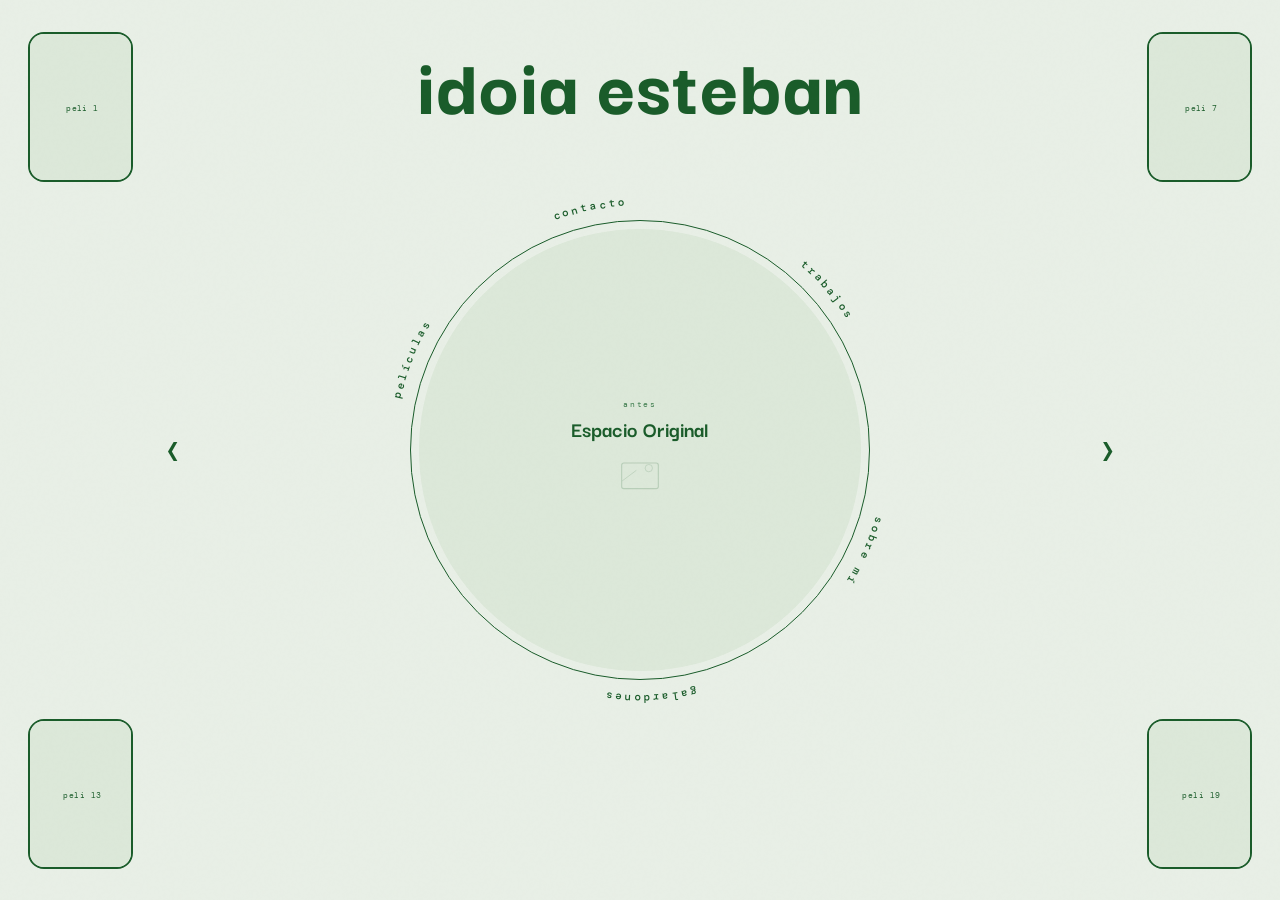
==== index.html @ f7c3c6d4 "Update index.html" ====
<!DOCTYPE html>
<html lang="es">
<head>
  <meta charset="UTF-8">
  <meta name="viewport" content="width=device-width, initial-scale=1.0">
  <title>Idoia Esteban — Diseño de Producción</title>
  <link rel="preconnect" href="https://fonts.googleapis.com">
  <link rel="preconnect" href="https://fonts.gstatic.com" crossorigin>
  <link href="https://fonts.googleapis.com/css2?family=DM+Mono:ital,wght@0,300;0,400;0,500;1,400&family=Darker+Grotesque:wght@300;400;500;600;700;800;900&display=swap" rel="stylesheet">
  <style>
    :root {
      --color-bg: #e8efe6;
      --color-bg-alt: #dce8d9;
      --color-primary: #1a5c2a;
      --color-primary-light: #2a7a3a;
      --color-primary-dark: #0e3d1a;
      --color-accent: #3da355;
      --color-text: #1a5c2a;
      --color-text-light: #3a7a4a;
      --color-border: #1a5c2a;
      --color-white: #f5faf3;
      --font-display: 'Darker Grotesque', sans-serif;
      --font-body: 'DM Mono', monospace;
      --font-mono: 'DM Mono', monospace;
      --radius-card: 16px;
      --border-width: 2px;
      --transition-smooth: 0.4s cubic-bezier(0.25,0.46,0.45,0.94);
      --poster-w: 105px;
      --poster-h: 150px;
      --side-margin: 28px;
      --circle-size: min(460px, 46vw);
    }
    *,*::before,*::after{margin:0;padding:0;box-sizing:border-box}
    html{font-size:16px}
    body{font-family:var(--font-body);background:var(--color-bg);color:var(--color-text);height:100vh;overflow:hidden}
    a{color:inherit;text-decoration:none}
    button{font-family:inherit;cursor:pointer;border:none;background:none;color:inherit}
    body::after{content:'';position:fixed;inset:0;background-image:url("data:image/svg+xml,%3Csvg viewBox='0 0 256 256' xmlns='http://www.w3.org/2000/svg'%3E%3Cfilter id='n'%3E%3CfeTurbulence type='fractalNoise' baseFrequency='0.9' numOctaves='4' stitchTiles='stitch'/%3E%3C/filter%3E%3Crect width='100%25' height='100%25' filter='url(%23n)' opacity='0.03'/%3E%3C/svg%3E");pointer-events:none;z-index:9999;opacity:0.35}
    .loader{position:fixed;inset:0;background:var(--color-primary-dark);display:flex;align-items:center;justify-content:center;z-index:1000;transition:opacity 0.8s,visibility 0.8s}
    .loader.hidden{opacity:0;visibility:hidden;pointer-events:none}
    .loader-text{font-family:var(--font-display);font-size:2.5rem;font-weight:800;color:var(--color-white);animation:pulse 1.5s ease-in-out infinite}
    @keyframes pulse{0%,100%{opacity:.3}50%{opacity:1}}
    .page{width:100vw;height:100vh;position:relative;display:flex;align-items:center;justify-content:center}
    .header{position:absolute;top:clamp(22px,4.5vh,55px);left:50%;transform:translateX(-50%);text-align:center;z-index:10}
    .header-name{display:inline-block;cursor:pointer}
    .title-main{font-family:var(--font-display);font-size:clamp(2.8rem,6.5vw,5.5rem);font-weight:800;letter-spacing:.01em;color:var(--color-primary);line-height:1;text-transform:lowercase}
    .char{display:inline-block;perspective:400px}
    .char.flipping{animation:flipChar .3s ease-in-out}
    @keyframes flipChar{0%{transform:rotateX(0);opacity:1}45%{transform:rotateX(90deg);opacity:0}55%{transform:rotateX(-90deg);opacity:0}100%{transform:rotateX(0);opacity:1}}
    .poster-window{position:absolute;width:var(--poster-w);height:var(--poster-h);border:var(--border-width) solid var(--color-border);border-radius:var(--radius-card);overflow:hidden;z-index:5;background:var(--color-bg)}
    .poster-window-tl{top:clamp(18px,3.5vh,50px);left:var(--side-margin)}
    .poster-window-tr{top:clamp(18px,3.5vh,50px);right:var(--side-margin)}
    .poster-window-bl{bottom:clamp(18px,3.5vh,50px);left:var(--side-margin)}
    .poster-window-br{bottom:clamp(18px,3.5vh,50px);right:var(--side-margin)}
    .poster-strip{display:flex;flex-direction:row;gap:0;width:max-content;animation:scrollH 50s linear infinite}
    .poster-window-tr .poster-strip{animation-delay:-9s}
    .poster-window-bl .poster-strip{animation-delay:-18s}
    .poster-window-br .poster-strip{animation-delay:-27s}
    @keyframes scrollH{0%{transform:translateX(0)}100%{transform:translateX(-50%)}}
    .poster-card{width:var(--poster-w);height:var(--poster-h);flex-shrink:0;display:flex;align-items:center;justify-content:center;background:var(--color-bg-alt);cursor:pointer;transition:background var(--transition-smooth);position:relative}
    .poster-card:hover{background:var(--color-primary)}
    .poster-card:hover .poster-label{color:var(--color-white)}
    .poster-label{font-family:var(--font-mono);font-size:.5rem;text-transform:lowercase;letter-spacing:.06em;text-align:center;color:var(--color-primary);padding:8px;line-height:1.6;transition:color var(--transition-smooth)}
    .circle-area{position:relative;width:var(--circle-size);height:var(--circle-size)}
    .circle-border{position:absolute;inset:0;border-radius:50%;border:1.2px solid var(--color-border);pointer-events:none}
    .menu-ring-svg{position:absolute;top:-42px;left:-42px;width:calc(100% + 84px);height:calc(100% + 84px);overflow:visible}
    .menu-text{font-family:var(--font-mono);font-size:12px;font-weight:500;fill:var(--color-primary);letter-spacing:2.5px;cursor:pointer;text-transform:lowercase}
    .ba-viewer{position:absolute;top:2%;left:2%;width:96%;height:96%;border-radius:50%;overflow:hidden;background:var(--color-bg-alt)}
    .ba-slide{position:absolute;inset:0;opacity:0;transition:opacity 2s ease-in-out;display:flex;align-items:center;justify-content:center}
    .ba-slide.active{opacity:1}
    .ba-placeholder{text-align:center;padding:1.5rem}
    .ba-label{font-family:var(--font-mono);font-size:.5rem;text-transform:lowercase;letter-spacing:.2em;color:var(--color-text-light);margin-bottom:.2rem}
    .ba-title{font-family:var(--font-display);font-size:clamp(1rem,2vw,1.4rem);font-weight:700;color:var(--color-primary)}
    .nav-arrow{position:absolute;top:50%;transform:translateY(-50%);font-size:clamp(2.2rem,3.8vw,3.2rem);font-weight:300;color:var(--color-primary);z-index:5;transition:transform var(--transition-smooth),color var(--transition-smooth);user-select:none;line-height:1}
    .nav-arrow:hover{color:var(--color-accent)}
    .nav-arrow-left{left:calc(var(--side-margin) + var(--poster-w) + 25px)}
    .nav-arrow-left:hover{transform:translateY(-50%) translateX(-4px)}
    .nav-arrow-right{right:calc(var(--side-margin) + var(--poster-w) + 25px)}
    .nav-arrow-right:hover{transform:translateY(-50%) translateX(4px)}
    .submenu-container{position:absolute;top:-52px;left:50%;transform:translateX(-50%);z-index:50}
    .submenu-overlay{background:var(--color-primary);color:var(--color-white);border-radius:14px;padding:0;max-height:0;overflow:hidden;opacity:0;transition:max-height .5s cubic-bezier(.25,.46,.45,.94),opacity .4s,padding .4s;min-width:170px;box-shadow:0 10px 40px rgba(0,0,0,.15);pointer-events:none}
    .submenu-overlay.open{max-height:300px;opacity:1;padding:12px 0;pointer-events:auto}
    .submenu-overlay a{display:block;padding:8px 20px;font-family:var(--font-mono);font-size:.7rem;letter-spacing:.05em;transition:background .2s;text-transform:lowercase}
    .submenu-overlay a:hover{background:var(--color-primary-light)}
    @media(max-width:1000px){:root{--poster-w:80px;--poster-h:115px;--side-margin:16px;--circle-size:min(360px,48vw)}.menu-ring-svg{top:-32px;left:-32px;width:calc(100% + 64px);height:calc(100% + 64px)}.nav-arrow-left{left:calc(var(--side-margin) + var(--poster-w) + 12px)}.nav-arrow-right{right:calc(var(--side-margin) + var(--poster-w) + 12px)}}
    @media(max-width:700px){:root{--poster-w:58px;--poster-h:84px;--side-margin:8px;--circle-size:min(260px,58vw)}.menu-ring-svg{top:-24px;left:-24px;width:calc(100% + 48px);height:calc(100% + 48px)}.menu-text{font-size:9px;letter-spacing:1.5px}.nav-arrow{font-size:1.8rem}.nav-arrow-left{left:calc(var(--side-margin) + var(--poster-w) + 6px)}.nav-arrow-right{right:calc(var(--side-margin) + var(--poster-w) + 6px)}}
  </style>
</head>
<body>
  <div class="loader" id="loader"><span class="loader-text">idoia esteban</span></div>
  <div class="page">
    <header class="header">
      <div class="header-name" id="headerName">
        <h1 class="title-main"><span id="flipText">idoia esteban</span></h1>
      </div>
    </header>
    <div class="poster-window poster-window-tl"><div class="poster-strip" data-s="0">
      <div class="poster-card"><span class="poster-label">peli 1</span></div>
      <div class="poster-card"><span class="poster-label">peli 2</span></div>
      <div class="poster-card"><span class="poster-label">peli 3</span></div>
      <div class="poster-card"><span class="poster-label">peli 4</span></div>
      <div class="poster-card"><span class="poster-label">peli 5</span></div>
      <div class="poster-card"><span class="poster-label">peli 6</span></div>
    </div></div>
    <div class="poster-window poster-window-tr"><div class="poster-strip" data-s="1">
      <div class="poster-card"><span class="poster-label">peli 7</span></div>
      <div class="poster-card"><span class="poster-label">peli 8</span></div>
      <div class="poster-card"><span class="poster-label">peli 9</span></div>
      <div class="poster-card"><span class="poster-label">peli 10</span></div>
      <div class="poster-card"><span class="poster-label">peli 11</span></div>
      <div class="poster-card"><span class="poster-label">peli 12</span></div>
    </div></div>
    <div class="poster-window poster-window-bl"><div class="poster-strip" data-s="2">
      <div class="poster-card"><span class="poster-label">peli 13</span></div>
      <div class="poster-card"><span class="poster-label">peli 14</span></div>
      <div class="poster-card"><span class="poster-label">peli 15</span></div>
      <div class="poster-card"><span class="poster-label">peli 16</span></div>
      <div class="poster-card"><span class="poster-label">peli 17</span></div>
      <div class="poster-card"><span class="poster-label">peli 18</span></div>
    </div></div>
    <div class="poster-window poster-window-br"><div class="poster-strip" data-s="3">
      <div class="poster-card"><span class="poster-label">peli 19</span></div>
      <div class="poster-card"><span class="poster-label">peli 20</span></div>
      <div class="poster-card"><span class="poster-label">peli 21</span></div>
      <div class="poster-card"><span class="poster-label">peli 22</span></div>
      <div class="poster-card"><span class="poster-label">peli 23</span></div>
      <div class="poster-card"><span class="poster-label">peli 24</span></div>
    </div></div>
    <button class="nav-arrow nav-arrow-left" aria-label="Anterior">&#8249;</button>
    <button class="nav-arrow nav-arrow-right" aria-label="Siguiente">&#8250;</button>
    <div class="circle-area" id="circleArea">
      <div class="submenu-container"><div class="submenu-overlay" id="submenuPanel"></div></div>
      <div class="circle-border"></div>
      <svg class="menu-ring-svg" id="menuSvg" viewBox="0 0 600 600" xmlns="http://www.w3.org/2000/svg">
        <defs>
          <path id="tp" d="M 300,300 m -270,0 a 270,270 0 1,1 540,0 a 270,270 0 1,1 -540,0" fill="none"/>
        </defs>
        <g id="mg">
          <text><textPath href="#tp" startOffset="2%" class="menu-text" data-menu="películas" data-i="0">películas</textPath></text>
          <text><textPath href="#tp" startOffset="18%" class="menu-text" data-menu="contacto" data-i="1">contacto</textPath></text>
          <text><textPath href="#tp" startOffset="35%" class="menu-text" data-menu="trabajos" data-i="2">trabajos</textPath></text>
          <text><textPath href="#tp" startOffset="53%" class="menu-text" data-menu="sobre mí" data-i="3">sobre mí</textPath></text>
          <text><textPath href="#tp" startOffset="70%" class="menu-text" data-menu="proceso" data-i="4">galardones</textPath></text>
        </g>
      </svg>
      <div class="ba-viewer">
        <div class="ba-slide active"><div class="ba-placeholder"><div class="ba-label">antes</div><div class="ba-title">Espacio Original</div>
          <svg width="44" height="44" viewBox="0 0 60 60" style="margin-top:8px;opacity:.18"><rect x="5" y="15" width="50" height="35" rx="3" fill="none" stroke="currentColor" stroke-width="1.5"/><line x1="5" y1="40" x2="25" y2="25" stroke="currentColor" stroke-width="1"/><circle cx="42" cy="22" r="5" fill="none" stroke="currentColor" stroke-width="1"/></svg>
        </div></div>
        <div class="ba-slide"><div class="ba-placeholder"><div class="ba-label">después</div><div class="ba-title">Espacio Transformado</div>
          <svg width="44" height="44" viewBox="0 0 60 60" style="margin-top:8px;opacity:.18"><rect x="5" y="15" width="50" height="35" rx="3" fill="none" stroke="currentColor" stroke-width="1.5"/><rect x="10" y="20" width="18" height="12" rx="2" fill="none" stroke="currentColor" stroke-width="1"/><rect x="32" y="30" width="18" height="15" rx="2" fill="none" stroke="currentColor" stroke-width="1"/></svg>
        </div></div>
      </div>
    </div>
  </div>
<script>
const MENU_DATA = {
  'películas': { items: [{label:'peli 1',url:'#'},{label:'peli 2',url:'#'},{label:'peli 3',url:'#'},{label:'peli 4',url:'#'}] },
  'contacto':  { items: [{label:'email',url:'#'},{label:'instagram',url:'#'},{label:'imdb',url:'#'}] },
  'trabajos':  { items: [{label:'largometrajes',url:'#'},{label:'series',url:'#'},{label:'publicidad',url:'#'}] },
  'sobre mí':  { items: [{label:'biografía',url:'#'},{label:'premios',url:'#'},{label:'cv',url:'#'}] },
  'galardones':   { items: [{label:'cómo trabajo',url:'#'},{label:'bocetos',url:'#'},{label:'maquetas',url:'#'}] }
};
const OFFSETS = [2, 18, 35, 53, 70];
const TOP_POS = 75;

// Loader
setTimeout(() => document.getElementById('loader').classList.add('hidden'), 900);

// Poster strips — duplicate for infinite loop
document.querySelectorAll('.poster-strip').forEach(s => { s.innerHTML += s.innerHTML; });

// Flip text
const flipEl = document.getElementById('flipText');
const headerName = document.getElementById('headerName');
const origN = 'idoia esteban', altN = 'diseño de producción';
const abc = 'abcdefghijklmnñopqrstuvwxyzáéíóú';
let isAlt = false, flipBusy = false;

function wrapC(t) {
  flipEl.innerHTML = '';
  for (const c of t) { const s = document.createElement('span'); s.className='char'; s.textContent = c===' '?'\u00A0':c; flipEl.appendChild(s); }
}
wrapC(origN);

function flipTo(target, cb) {
  const mx = Math.max(flipEl.children.length, target.length);
  while (flipEl.children.length < mx) { const s=document.createElement('span');s.className='char';s.textContent='\u00A0';flipEl.appendChild(s); }
  let dn=0;
  flipEl.querySelectorAll('.char').forEach((el,i) => {
    const tc = i<target.length?target[i]:'';
    const dl = i*38+Math.random()*50, sc=3+Math.floor(Math.random()*3);
    setTimeout(()=>{let c=0;const iv=setInterval(()=>{if(c<sc){el.textContent=abc[Math.floor(Math.random()*abc.length)];el.classList.add('flipping');c++}else{el.textContent=tc===' '?'\u00A0':tc;el.classList.remove('flipping');clearInterval(iv);dn++;if(dn>=mx){while(flipEl.children.length>target.length)flipEl.removeChild(flipEl.lastChild);if(cb)cb()}}},50)},dl);
  });
}
headerName.addEventListener('mouseenter', () => {
  if(flipBusy)return; flipBusy=true;
  flipTo(isAlt?origN:altN, ()=>{isAlt=!isAlt;flipBusy=false});
});

// Before/After
const bas = document.querySelectorAll('.ba-slide'); let cba=0;
setInterval(()=>{bas[cba].classList.remove('active');cba=(cba+1)%bas.length;bas[cba].classList.add('active')},3000);

// Circular menu
const mg = document.getElementById('mg');
const mts = document.querySelectorAll('.menu-text');
const sp = document.getElementById('submenuPanel');
let activeM = null, curAng = 0, spinning = true;

// Hover: inverted rectangle effect
mts.forEach(t => {
  t.addEventListener('mouseenter', () => {
    if(t.classList.contains('active'))return;
    t.style.fill='var(--color-white)';
    t.style.paintOrder='stroke';
    t.style.stroke='var(--color-primary)';
    t.style.strokeWidth='9px';
    t.style.strokeLinejoin='round';
  });
  t.addEventListener('mouseleave', () => {
    if(t.classList.contains('active'))return;
    resetStyle(t);
  });
});

function resetStyle(t){t.style.fill='';t.style.paintOrder='';t.style.stroke='';t.style.strokeWidth='';t.style.strokeLinejoin=''}
function setActive(t){t.style.fill='var(--color-white)';t.style.paintOrder='stroke';t.style.stroke='var(--color-primary)';t.style.strokeWidth='9px';t.style.strokeLinejoin='round'}

// Spin
function spin(){
  if(spinning){curAng=(curAng+0.08)%360;mg.setAttribute('transform',`rotate(${curAng},300,300)`)}
  requestAnimationFrame(spin);
}
requestAnimationFrame(spin);

// Smooth animated rotation
function animRot(from,to,dur,cb){
  const st=performance.now();
  (function step(now){
    const t=Math.min((now-st)/dur,1);
    const e=1-Math.pow(1-t,3);
    mg.setAttribute('transform',`rotate(${from+(to-from)*e},300,300)`);
    t<1?requestAnimationFrame(step):cb&&cb();
  })(performance.now());
}

// Click handler
mts.forEach((t,idx)=>{
  t.addEventListener('click',e=>{
    e.stopPropagation();
    const mk=t.getAttribute('data-menu');
    if(activeM===mk){closeMenu();return}

    spinning=false;

    // Calculate target
    const offPct=OFFSETS[idx];
    const targetDeg=((TOP_POS-offPct)/100)*360;
    let delta=targetDeg-curAng;
    while(delta>180)delta-=360;
    while(delta<-180)delta+=360;
    const final=curAng+delta;

    // Animate
    animRot(curAng,final,900,()=>{
      curAng=final%360; if(curAng<0)curAng+=360;
      mts.forEach(x=>{x.classList.remove('active');resetStyle(x)});
      t.classList.add('active'); setActive(t);
      activeM=mk;
      const d=MENU_DATA[mk];
      if(d){sp.innerHTML=d.items.map(it=>`<a href="${it.url}">${it.label}</a>`).join('');requestAnimationFrame(()=>sp.classList.add('open'))}
    });
  });
});

function closeMenu(){
  sp.classList.remove('open');
  mts.forEach(x=>{x.classList.remove('active');resetStyle(x)});
  activeM=null;
  setTimeout(()=>{spinning=true},300);
}

document.addEventListener('click',e=>{
  if(activeM&&!e.target.closest('.menu-text')&&!e.target.closest('.submenu-overlay'))closeMenu();
});
</script>
</body>
</html>
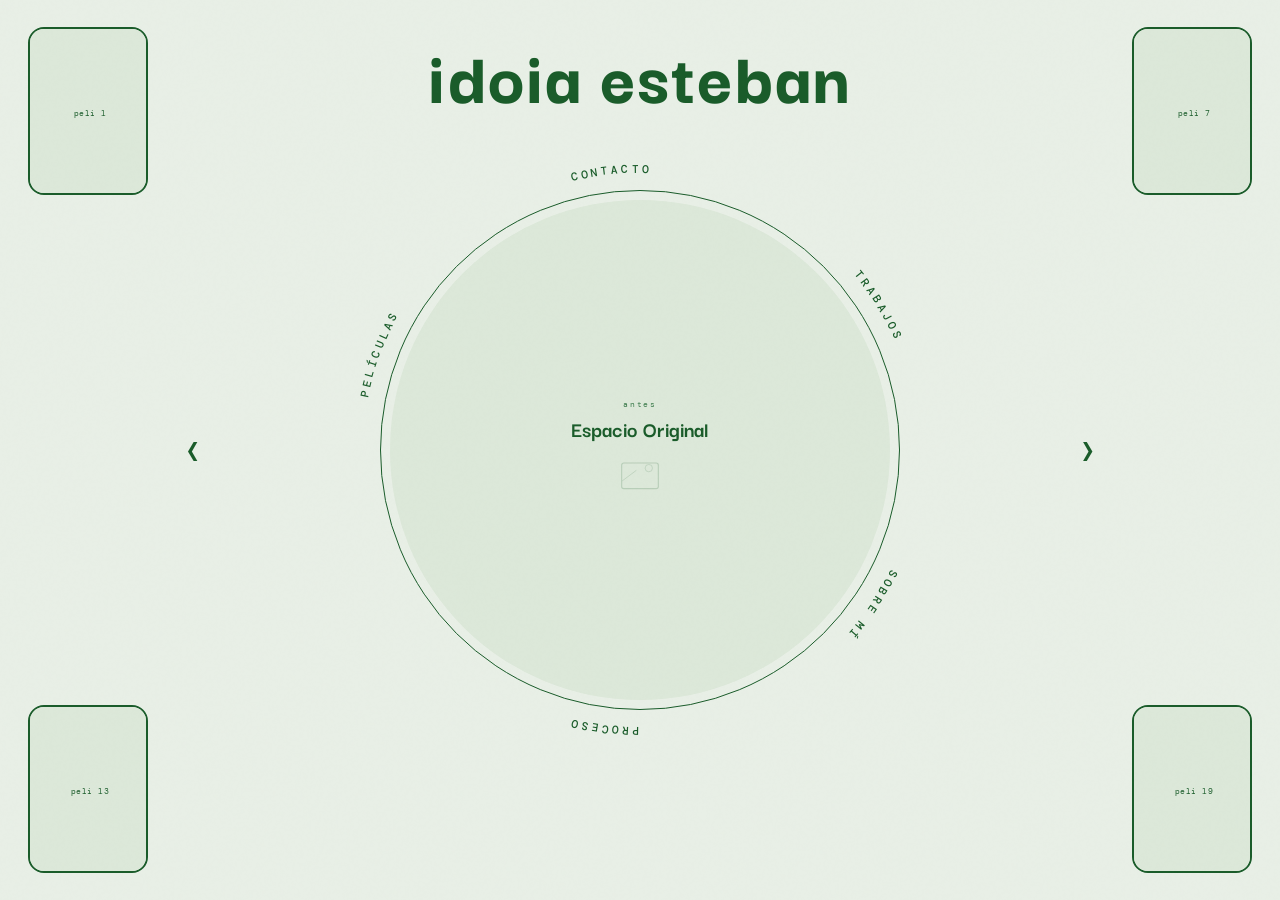
==== commit f367ae68: "Add files via upload" ====
--- a/index.html
+++ b/index.html
@@ -4,286 +4,151 @@
   <meta charset="UTF-8">
   <meta name="viewport" content="width=device-width, initial-scale=1.0">
   <title>Idoia Esteban — Diseño de Producción</title>
+  <meta name="description" content="Portfolio de diseño de producción cinematográfico de Idoia Esteban.">
+
+  <!-- Fonts -->
   <link rel="preconnect" href="https://fonts.googleapis.com">
   <link rel="preconnect" href="https://fonts.gstatic.com" crossorigin>
   <link href="https://fonts.googleapis.com/css2?family=DM+Mono:ital,wght@0,300;0,400;0,500;1,400&family=Darker+Grotesque:wght@300;400;500;600;700;800;900&display=swap" rel="stylesheet">
-  <style>
-    :root {
-      --color-bg: #e8efe6;
-      --color-bg-alt: #dce8d9;
-      --color-primary: #1a5c2a;
-      --color-primary-light: #2a7a3a;
-      --color-primary-dark: #0e3d1a;
-      --color-accent: #3da355;
-      --color-text: #1a5c2a;
-      --color-text-light: #3a7a4a;
-      --color-border: #1a5c2a;
-      --color-white: #f5faf3;
-      --font-display: 'Darker Grotesque', sans-serif;
-      --font-body: 'DM Mono', monospace;
-      --font-mono: 'DM Mono', monospace;
-      --radius-card: 16px;
-      --border-width: 2px;
-      --transition-smooth: 0.4s cubic-bezier(0.25,0.46,0.45,0.94);
-      --poster-w: 105px;
-      --poster-h: 150px;
-      --side-margin: 28px;
-      --circle-size: min(460px, 46vw);
-    }
-    *,*::before,*::after{margin:0;padding:0;box-sizing:border-box}
-    html{font-size:16px}
-    body{font-family:var(--font-body);background:var(--color-bg);color:var(--color-text);height:100vh;overflow:hidden}
-    a{color:inherit;text-decoration:none}
-    button{font-family:inherit;cursor:pointer;border:none;background:none;color:inherit}
-    body::after{content:'';position:fixed;inset:0;background-image:url("data:image/svg+xml,%3Csvg viewBox='0 0 256 256' xmlns='http://www.w3.org/2000/svg'%3E%3Cfilter id='n'%3E%3CfeTurbulence type='fractalNoise' baseFrequency='0.9' numOctaves='4' stitchTiles='stitch'/%3E%3C/filter%3E%3Crect width='100%25' height='100%25' filter='url(%23n)' opacity='0.03'/%3E%3C/svg%3E");pointer-events:none;z-index:9999;opacity:0.35}
-    .loader{position:fixed;inset:0;background:var(--color-primary-dark);display:flex;align-items:center;justify-content:center;z-index:1000;transition:opacity 0.8s,visibility 0.8s}
-    .loader.hidden{opacity:0;visibility:hidden;pointer-events:none}
-    .loader-text{font-family:var(--font-display);font-size:2.5rem;font-weight:800;color:var(--color-white);animation:pulse 1.5s ease-in-out infinite}
-    @keyframes pulse{0%,100%{opacity:.3}50%{opacity:1}}
-    .page{width:100vw;height:100vh;position:relative;display:flex;align-items:center;justify-content:center}
-    .header{position:absolute;top:clamp(22px,4.5vh,55px);left:50%;transform:translateX(-50%);text-align:center;z-index:10}
-    .header-name{display:inline-block;cursor:pointer}
-    .title-main{font-family:var(--font-display);font-size:clamp(2.8rem,6.5vw,5.5rem);font-weight:800;letter-spacing:.01em;color:var(--color-primary);line-height:1;text-transform:lowercase}
-    .char{display:inline-block;perspective:400px}
-    .char.flipping{animation:flipChar .3s ease-in-out}
-    @keyframes flipChar{0%{transform:rotateX(0);opacity:1}45%{transform:rotateX(90deg);opacity:0}55%{transform:rotateX(-90deg);opacity:0}100%{transform:rotateX(0);opacity:1}}
-    .poster-window{position:absolute;width:var(--poster-w);height:var(--poster-h);border:var(--border-width) solid var(--color-border);border-radius:var(--radius-card);overflow:hidden;z-index:5;background:var(--color-bg)}
-    .poster-window-tl{top:clamp(18px,3.5vh,50px);left:var(--side-margin)}
-    .poster-window-tr{top:clamp(18px,3.5vh,50px);right:var(--side-margin)}
-    .poster-window-bl{bottom:clamp(18px,3.5vh,50px);left:var(--side-margin)}
-    .poster-window-br{bottom:clamp(18px,3.5vh,50px);right:var(--side-margin)}
-    .poster-strip{display:flex;flex-direction:row;gap:0;width:max-content;animation:scrollH 50s linear infinite}
-    .poster-window-tr .poster-strip{animation-delay:-9s}
-    .poster-window-bl .poster-strip{animation-delay:-18s}
-    .poster-window-br .poster-strip{animation-delay:-27s}
-    @keyframes scrollH{0%{transform:translateX(0)}100%{transform:translateX(-50%)}}
-    .poster-card{width:var(--poster-w);height:var(--poster-h);flex-shrink:0;display:flex;align-items:center;justify-content:center;background:var(--color-bg-alt);cursor:pointer;transition:background var(--transition-smooth);position:relative}
-    .poster-card:hover{background:var(--color-primary)}
-    .poster-card:hover .poster-label{color:var(--color-white)}
-    .poster-label{font-family:var(--font-mono);font-size:.5rem;text-transform:lowercase;letter-spacing:.06em;text-align:center;color:var(--color-primary);padding:8px;line-height:1.6;transition:color var(--transition-smooth)}
-    .circle-area{position:relative;width:var(--circle-size);height:var(--circle-size)}
-    .circle-border{position:absolute;inset:0;border-radius:50%;border:1.2px solid var(--color-border);pointer-events:none}
-    .menu-ring-svg{position:absolute;top:-42px;left:-42px;width:calc(100% + 84px);height:calc(100% + 84px);overflow:visible}
-    .menu-text{font-family:var(--font-mono);font-size:12px;font-weight:500;fill:var(--color-primary);letter-spacing:2.5px;cursor:pointer;text-transform:lowercase}
-    .ba-viewer{position:absolute;top:2%;left:2%;width:96%;height:96%;border-radius:50%;overflow:hidden;background:var(--color-bg-alt)}
-    .ba-slide{position:absolute;inset:0;opacity:0;transition:opacity 2s ease-in-out;display:flex;align-items:center;justify-content:center}
-    .ba-slide.active{opacity:1}
-    .ba-placeholder{text-align:center;padding:1.5rem}
-    .ba-label{font-family:var(--font-mono);font-size:.5rem;text-transform:lowercase;letter-spacing:.2em;color:var(--color-text-light);margin-bottom:.2rem}
-    .ba-title{font-family:var(--font-display);font-size:clamp(1rem,2vw,1.4rem);font-weight:700;color:var(--color-primary)}
-    .nav-arrow{position:absolute;top:50%;transform:translateY(-50%);font-size:clamp(2.2rem,3.8vw,3.2rem);font-weight:300;color:var(--color-primary);z-index:5;transition:transform var(--transition-smooth),color var(--transition-smooth);user-select:none;line-height:1}
-    .nav-arrow:hover{color:var(--color-accent)}
-    .nav-arrow-left{left:calc(var(--side-margin) + var(--poster-w) + 25px)}
-    .nav-arrow-left:hover{transform:translateY(-50%) translateX(-4px)}
-    .nav-arrow-right{right:calc(var(--side-margin) + var(--poster-w) + 25px)}
-    .nav-arrow-right:hover{transform:translateY(-50%) translateX(4px)}
-    .submenu-container{position:absolute;top:-52px;left:50%;transform:translateX(-50%);z-index:50}
-    .submenu-overlay{background:var(--color-primary);color:var(--color-white);border-radius:14px;padding:0;max-height:0;overflow:hidden;opacity:0;transition:max-height .5s cubic-bezier(.25,.46,.45,.94),opacity .4s,padding .4s;min-width:170px;box-shadow:0 10px 40px rgba(0,0,0,.15);pointer-events:none}
-    .submenu-overlay.open{max-height:300px;opacity:1;padding:12px 0;pointer-events:auto}
-    .submenu-overlay a{display:block;padding:8px 20px;font-family:var(--font-mono);font-size:.7rem;letter-spacing:.05em;transition:background .2s;text-transform:lowercase}
-    .submenu-overlay a:hover{background:var(--color-primary-light)}
-    @media(max-width:1000px){:root{--poster-w:80px;--poster-h:115px;--side-margin:16px;--circle-size:min(360px,48vw)}.menu-ring-svg{top:-32px;left:-32px;width:calc(100% + 64px);height:calc(100% + 64px)}.nav-arrow-left{left:calc(var(--side-margin) + var(--poster-w) + 12px)}.nav-arrow-right{right:calc(var(--side-margin) + var(--poster-w) + 12px)}}
-    @media(max-width:700px){:root{--poster-w:58px;--poster-h:84px;--side-margin:8px;--circle-size:min(260px,58vw)}.menu-ring-svg{top:-24px;left:-24px;width:calc(100% + 48px);height:calc(100% + 48px)}.menu-text{font-size:9px;letter-spacing:1.5px}.nav-arrow{font-size:1.8rem}.nav-arrow-left{left:calc(var(--side-margin) + var(--poster-w) + 6px)}.nav-arrow-right{right:calc(var(--side-margin) + var(--poster-w) + 6px)}}
-  </style>
+
+  <!-- Shared CSS -->
+  <link rel="stylesheet" href="css/style.css">
 </head>
 <body>
-  <div class="loader" id="loader"><span class="loader-text">idoia esteban</span></div>
+
+  <!-- Loader -->
+  <div class="loader" id="loader">
+    <span class="loader-text">idoia esteban</span>
+  </div>
+
   <div class="page">
+
+    <!-- Header -->
     <header class="header">
       <div class="header-name" id="headerName">
-        <h1 class="title-main"><span id="flipText">idoia esteban</span></h1>
+        <h1 class="title-main">
+          <span id="flipText" data-original="idoia esteban" data-alt="diseño de producción">idoia esteban</span>
+        </h1>
       </div>
     </header>
-    <div class="poster-window poster-window-tl"><div class="poster-strip" data-s="0">
-      <div class="poster-card"><span class="poster-label">peli 1</span></div>
-      <div class="poster-card"><span class="poster-label">peli 2</span></div>
-      <div class="poster-card"><span class="poster-label">peli 3</span></div>
-      <div class="poster-card"><span class="poster-label">peli 4</span></div>
-      <div class="poster-card"><span class="poster-label">peli 5</span></div>
-      <div class="poster-card"><span class="poster-label">peli 6</span></div>
-    </div></div>
-    <div class="poster-window poster-window-tr"><div class="poster-strip" data-s="1">
-      <div class="poster-card"><span class="poster-label">peli 7</span></div>
-      <div class="poster-card"><span class="poster-label">peli 8</span></div>
-      <div class="poster-card"><span class="poster-label">peli 9</span></div>
-      <div class="poster-card"><span class="poster-label">peli 10</span></div>
-      <div class="poster-card"><span class="poster-label">peli 11</span></div>
-      <div class="poster-card"><span class="poster-label">peli 12</span></div>
-    </div></div>
-    <div class="poster-window poster-window-bl"><div class="poster-strip" data-s="2">
-      <div class="poster-card"><span class="poster-label">peli 13</span></div>
-      <div class="poster-card"><span class="poster-label">peli 14</span></div>
-      <div class="poster-card"><span class="poster-label">peli 15</span></div>
-      <div class="poster-card"><span class="poster-label">peli 16</span></div>
-      <div class="poster-card"><span class="poster-label">peli 17</span></div>
-      <div class="poster-card"><span class="poster-label">peli 18</span></div>
-    </div></div>
-    <div class="poster-window poster-window-br"><div class="poster-strip" data-s="3">
-      <div class="poster-card"><span class="poster-label">peli 19</span></div>
-      <div class="poster-card"><span class="poster-label">peli 20</span></div>
-      <div class="poster-card"><span class="poster-label">peli 21</span></div>
-      <div class="poster-card"><span class="poster-label">peli 22</span></div>
-      <div class="poster-card"><span class="poster-label">peli 23</span></div>
-      <div class="poster-card"><span class="poster-label">peli 24</span></div>
-    </div></div>
+
+    <!-- Poster Windows -->
+    <div class="poster-window poster-window-tl">
+      <div class="poster-strip" data-s="0">
+        <div class="poster-card"><span class="poster-label">peli 1</span></div>
+        <div class="poster-card"><span class="poster-label">peli 2</span></div>
+        <div class="poster-card"><span class="poster-label">peli 3</span></div>
+        <div class="poster-card"><span class="poster-label">peli 4</span></div>
+        <div class="poster-card"><span class="poster-label">peli 5</span></div>
+        <div class="poster-card"><span class="poster-label">peli 6</span></div>
+      </div>
+    </div>
+    <div class="poster-window poster-window-tr">
+      <div class="poster-strip" data-s="1">
+        <div class="poster-card"><span class="poster-label">peli 7</span></div>
+        <div class="poster-card"><span class="poster-label">peli 8</span></div>
+        <div class="poster-card"><span class="poster-label">peli 9</span></div>
+        <div class="poster-card"><span class="poster-label">peli 10</span></div>
+        <div class="poster-card"><span class="poster-label">peli 11</span></div>
+        <div class="poster-card"><span class="poster-label">peli 12</span></div>
+      </div>
+    </div>
+    <div class="poster-window poster-window-bl">
+      <div class="poster-strip" data-s="2">
+        <div class="poster-card"><span class="poster-label">peli 13</span></div>
+        <div class="poster-card"><span class="poster-label">peli 14</span></div>
+        <div class="poster-card"><span class="poster-label">peli 15</span></div>
+        <div class="poster-card"><span class="poster-label">peli 16</span></div>
+        <div class="poster-card"><span class="poster-label">peli 17</span></div>
+        <div class="poster-card"><span class="poster-label">peli 18</span></div>
+      </div>
+    </div>
+    <div class="poster-window poster-window-br">
+      <div class="poster-strip" data-s="3">
+        <div class="poster-card"><span class="poster-label">peli 19</span></div>
+        <div class="poster-card"><span class="poster-label">peli 20</span></div>
+        <div class="poster-card"><span class="poster-label">peli 21</span></div>
+        <div class="poster-card"><span class="poster-label">peli 22</span></div>
+        <div class="poster-card"><span class="poster-label">peli 23</span></div>
+        <div class="poster-card"><span class="poster-label">peli 24</span></div>
+      </div>
+    </div>
+
+    <!-- Nav Arrows -->
     <button class="nav-arrow nav-arrow-left" aria-label="Anterior">&#8249;</button>
     <button class="nav-arrow nav-arrow-right" aria-label="Siguiente">&#8250;</button>
-    <div class="circle-area" id="circleArea">
-      <div class="submenu-container"><div class="submenu-overlay" id="submenuPanel"></div></div>
+
+    <!-- Center Circle -->
+    <div class="circle-area">
+
+      <!-- Submenu (appears at 12 o'clock) -->
+      <div class="submenu-container">
+        <div class="submenu-overlay" id="submenuPanel"></div>
+      </div>
+
+      <!-- Circle border -->
       <div class="circle-border"></div>
+
+      <!-- SVG with CLOCKWISE path for menu text -->
       <svg class="menu-ring-svg" id="menuSvg" viewBox="0 0 600 600" xmlns="http://www.w3.org/2000/svg">
         <defs>
-          <path id="tp" d="M 300,300 m -270,0 a 270,270 0 1,1 540,0 a 270,270 0 1,1 -540,0" fill="none"/>
+          <!--
+            CLOCKWISE arc starting at 9 o'clock (left).
+            On this path:
+              0%  = 9 o'clock (left)
+              25% = 12 o'clock (top)    ← this is our target
+              50% = 3 o'clock (right)
+              75% = 6 o'clock (bottom)
+          -->
+          <path id="tp"
+            d="M 300,300 m -270,0 a 270,270 0 1,1 540,0 a 270,270 0 1,1 -540,0"
+            fill="none" />
         </defs>
-        <g id="mg">
-          <text><textPath href="#tp" startOffset="2%" class="menu-text" data-menu="películas" data-i="0">películas</textPath></text>
-          <text><textPath href="#tp" startOffset="18%" class="menu-text" data-menu="contacto" data-i="1">contacto</textPath></text>
-          <text><textPath href="#tp" startOffset="35%" class="menu-text" data-menu="trabajos" data-i="2">trabajos</textPath></text>
-          <text><textPath href="#tp" startOffset="53%" class="menu-text" data-menu="sobre mí" data-i="3">sobre mí</textPath></text>
-          <text><textPath href="#tp" startOffset="70%" class="menu-text" data-menu="proceso" data-i="4">galardones</textPath></text>
+
+        <!-- Menu items group (rotates) -->
+        <g id="menuGroup">
+          <!-- Items are built dynamically by main.js -->
+          <!-- Fallback static items in case JS hasn't loaded -->
+          <text><textPath href="#tp" startOffset="2%" style="font-family:'DM Mono',monospace;font-size:11px;font-weight:500;letter-spacing:3px;fill:#1a5c2a;cursor:pointer" data-menu="películas" data-idx="0">PELÍCULAS</textPath></text>
+          <text><textPath href="#tp" startOffset="20%" style="font-family:'DM Mono',monospace;font-size:11px;font-weight:500;letter-spacing:3px;fill:#1a5c2a;cursor:pointer" data-menu="contacto" data-idx="1">CONTACTO</textPath></text>
+          <text><textPath href="#tp" startOffset="38%" style="font-family:'DM Mono',monospace;font-size:11px;font-weight:500;letter-spacing:3px;fill:#1a5c2a;cursor:pointer" data-menu="trabajos" data-idx="2">TRABAJOS</textPath></text>
+          <text><textPath href="#tp" startOffset="56%" style="font-family:'DM Mono',monospace;font-size:11px;font-weight:500;letter-spacing:3px;fill:#1a5c2a;cursor:pointer" data-menu="sobre mí" data-idx="3">SOBRE MÍ</textPath></text>
+          <text><textPath href="#tp" startOffset="74%" style="font-family:'DM Mono',monospace;font-size:11px;font-weight:500;letter-spacing:3px;fill:#1a5c2a;cursor:pointer" data-menu="proceso" data-idx="4">PROCESO</textPath></text>
         </g>
       </svg>
+
+      <!-- Before/After viewer -->
       <div class="ba-viewer">
-        <div class="ba-slide active"><div class="ba-placeholder"><div class="ba-label">antes</div><div class="ba-title">Espacio Original</div>
-          <svg width="44" height="44" viewBox="0 0 60 60" style="margin-top:8px;opacity:.18"><rect x="5" y="15" width="50" height="35" rx="3" fill="none" stroke="currentColor" stroke-width="1.5"/><line x1="5" y1="40" x2="25" y2="25" stroke="currentColor" stroke-width="1"/><circle cx="42" cy="22" r="5" fill="none" stroke="currentColor" stroke-width="1"/></svg>
-        </div></div>
-        <div class="ba-slide"><div class="ba-placeholder"><div class="ba-label">después</div><div class="ba-title">Espacio Transformado</div>
-          <svg width="44" height="44" viewBox="0 0 60 60" style="margin-top:8px;opacity:.18"><rect x="5" y="15" width="50" height="35" rx="3" fill="none" stroke="currentColor" stroke-width="1.5"/><rect x="10" y="20" width="18" height="12" rx="2" fill="none" stroke="currentColor" stroke-width="1"/><rect x="32" y="30" width="18" height="15" rx="2" fill="none" stroke="currentColor" stroke-width="1"/></svg>
-        </div></div>
+        <div class="ba-slide active">
+          <div class="ba-placeholder">
+            <div class="ba-label">antes</div>
+            <div class="ba-title">Espacio Original</div>
+            <svg width="44" height="44" viewBox="0 0 60 60" style="margin-top:8px;opacity:.18">
+              <rect x="5" y="15" width="50" height="35" rx="3" fill="none" stroke="currentColor" stroke-width="1.5"/>
+              <line x1="5" y1="40" x2="25" y2="25" stroke="currentColor" stroke-width="1"/>
+              <circle cx="42" cy="22" r="5" fill="none" stroke="currentColor" stroke-width="1"/>
+            </svg>
+          </div>
+        </div>
+        <div class="ba-slide">
+          <div class="ba-placeholder">
+            <div class="ba-label">después</div>
+            <div class="ba-title">Espacio Transformado</div>
+            <svg width="44" height="44" viewBox="0 0 60 60" style="margin-top:8px;opacity:.18">
+              <rect x="5" y="15" width="50" height="35" rx="3" fill="none" stroke="currentColor" stroke-width="1.5"/>
+              <rect x="10" y="20" width="18" height="12" rx="2" fill="none" stroke="currentColor" stroke-width="1"/>
+              <rect x="32" y="30" width="18" height="15" rx="2" fill="none" stroke="currentColor" stroke-width="1"/>
+            </svg>
+          </div>
+        </div>
       </div>
+
     </div>
+
   </div>
-<script>
-const MENU_DATA = {
-  'películas': { items: [{label:'peli 1',url:'#'},{label:'peli 2',url:'#'},{label:'peli 3',url:'#'},{label:'peli 4',url:'#'}] },
-  'contacto':  { items: [{label:'email',url:'#'},{label:'instagram',url:'#'},{label:'imdb',url:'#'}] },
-  'trabajos':  { items: [{label:'largometrajes',url:'#'},{label:'series',url:'#'},{label:'publicidad',url:'#'}] },
-  'sobre mí':  { items: [{label:'biografía',url:'#'},{label:'premios',url:'#'},{label:'cv',url:'#'}] },
-  'galardones':   { items: [{label:'cómo trabajo',url:'#'},{label:'bocetos',url:'#'},{label:'maquetas',url:'#'}] }
-};
-const OFFSETS = [2, 18, 35, 53, 70];
-const TOP_POS = 75;
 
-// Loader
-setTimeout(() => document.getElementById('loader').classList.add('hidden'), 900);
+  <!-- Shared JS -->
+  <script src="js/main.js"></script>
 
-// Poster strips — duplicate for infinite loop
-document.querySelectorAll('.poster-strip').forEach(s => { s.innerHTML += s.innerHTML; });
-
-// Flip text
-const flipEl = document.getElementById('flipText');
-const headerName = document.getElementById('headerName');
-const origN = 'idoia esteban', altN = 'diseño de producción';
-const abc = 'abcdefghijklmnñopqrstuvwxyzáéíóú';
-let isAlt = false, flipBusy = false;
-
-function wrapC(t) {
-  flipEl.innerHTML = '';
-  for (const c of t) { const s = document.createElement('span'); s.className='char'; s.textContent = c===' '?'\u00A0':c; flipEl.appendChild(s); }
-}
-wrapC(origN);
-
-function flipTo(target, cb) {
-  const mx = Math.max(flipEl.children.length, target.length);
-  while (flipEl.children.length < mx) { const s=document.createElement('span');s.className='char';s.textContent='\u00A0';flipEl.appendChild(s); }
-  let dn=0;
-  flipEl.querySelectorAll('.char').forEach((el,i) => {
-    const tc = i<target.length?target[i]:'';
-    const dl = i*38+Math.random()*50, sc=3+Math.floor(Math.random()*3);
-    setTimeout(()=>{let c=0;const iv=setInterval(()=>{if(c<sc){el.textContent=abc[Math.floor(Math.random()*abc.length)];el.classList.add('flipping');c++}else{el.textContent=tc===' '?'\u00A0':tc;el.classList.remove('flipping');clearInterval(iv);dn++;if(dn>=mx){while(flipEl.children.length>target.length)flipEl.removeChild(flipEl.lastChild);if(cb)cb()}}},50)},dl);
-  });
-}
-headerName.addEventListener('mouseenter', () => {
-  if(flipBusy)return; flipBusy=true;
-  flipTo(isAlt?origN:altN, ()=>{isAlt=!isAlt;flipBusy=false});
-});
-
-// Before/After
-const bas = document.querySelectorAll('.ba-slide'); let cba=0;
-setInterval(()=>{bas[cba].classList.remove('active');cba=(cba+1)%bas.length;bas[cba].classList.add('active')},3000);
-
-// Circular menu
-const mg = document.getElementById('mg');
-const mts = document.querySelectorAll('.menu-text');
-const sp = document.getElementById('submenuPanel');
-let activeM = null, curAng = 0, spinning = true;
-
-// Hover: inverted rectangle effect
-mts.forEach(t => {
-  t.addEventListener('mouseenter', () => {
-    if(t.classList.contains('active'))return;
-    t.style.fill='var(--color-white)';
-    t.style.paintOrder='stroke';
-    t.style.stroke='var(--color-primary)';
-    t.style.strokeWidth='9px';
-    t.style.strokeLinejoin='round';
-  });
-  t.addEventListener('mouseleave', () => {
-    if(t.classList.contains('active'))return;
-    resetStyle(t);
-  });
-});
-
-function resetStyle(t){t.style.fill='';t.style.paintOrder='';t.style.stroke='';t.style.strokeWidth='';t.style.strokeLinejoin=''}
-function setActive(t){t.style.fill='var(--color-white)';t.style.paintOrder='stroke';t.style.stroke='var(--color-primary)';t.style.strokeWidth='9px';t.style.strokeLinejoin='round'}
-
-// Spin
-function spin(){
-  if(spinning){curAng=(curAng+0.08)%360;mg.setAttribute('transform',`rotate(${curAng},300,300)`)}
-  requestAnimationFrame(spin);
-}
-requestAnimationFrame(spin);
-
-// Smooth animated rotation
-function animRot(from,to,dur,cb){
-  const st=performance.now();
-  (function step(now){
-    const t=Math.min((now-st)/dur,1);
-    const e=1-Math.pow(1-t,3);
-    mg.setAttribute('transform',`rotate(${from+(to-from)*e},300,300)`);
-    t<1?requestAnimationFrame(step):cb&&cb();
-  })(performance.now());
-}
-
-// Click handler
-mts.forEach((t,idx)=>{
-  t.addEventListener('click',e=>{
-    e.stopPropagation();
-    const mk=t.getAttribute('data-menu');
-    if(activeM===mk){closeMenu();return}
-
-    spinning=false;
-
-    // Calculate target
-    const offPct=OFFSETS[idx];
-    const targetDeg=((TOP_POS-offPct)/100)*360;
-    let delta=targetDeg-curAng;
-    while(delta>180)delta-=360;
-    while(delta<-180)delta+=360;
-    const final=curAng+delta;
-
-    // Animate
-    animRot(curAng,final,900,()=>{
-      curAng=final%360; if(curAng<0)curAng+=360;
-      mts.forEach(x=>{x.classList.remove('active');resetStyle(x)});
-      t.classList.add('active'); setActive(t);
-      activeM=mk;
-      const d=MENU_DATA[mk];
-      if(d){sp.innerHTML=d.items.map(it=>`<a href="${it.url}">${it.label}</a>`).join('');requestAnimationFrame(()=>sp.classList.add('open'))}
-    });
-  });
-});
-
-function closeMenu(){
-  sp.classList.remove('open');
-  mts.forEach(x=>{x.classList.remove('active');resetStyle(x)});
-  activeM=null;
-  setTimeout(()=>{spinning=true},300);
-}
-
-document.addEventListener('click',e=>{
-  if(activeM&&!e.target.closest('.menu-text')&&!e.target.closest('.submenu-overlay'))closeMenu();
-});
-</script>
 </body>
 </html>
--- a/css/style.css
+++ b/css/style.css
@@ -0,0 +1,315 @@
+/* ============================================
+   IDOIA ESTEBAN — Diseño de Producción
+   style.css — Shared Stylesheet
+   ============================================ */
+
+:root {
+  /* === COLORS === */
+  --color-bg: #e8efe6;
+  --color-bg-alt: #dce8d9;
+  --color-primary: #1a5c2a;
+  --color-primary-light: #2a7a3a;
+  --color-primary-dark: #0e3d1a;
+  --color-accent: #3da355;
+  --color-text: #1a5c2a;
+  --color-text-light: #3a7a4a;
+  --color-border: #1a5c2a;
+  --color-white: #f4f1ea;
+
+  /* === FONTS === */
+  --font-display: 'Darker Grotesque', sans-serif;
+  --font-display-weight: 800;
+  --font-display-size: clamp(2.8rem, 6vw, 5rem);
+  --font-display-spacing: 0.02em;
+  --font-body: 'DM Mono', monospace;
+  --font-mono: 'DM Mono', monospace;
+  --font-menu-size: 11px;
+  --font-menu-spacing: 3px;
+
+  /* === LAYOUT === */
+  --radius-card: 16px;
+  --border-width: 2.5px;
+  --transition-smooth: 0.4s cubic-bezier(0.25, 0.46, 0.45, 0.94);
+  --poster-w: 120px;
+  --poster-h: 168px;
+  --side-margin: 28px;
+  --circle-size: min(520px, 52vw);
+  --menu-gap: 48px;
+}
+
+/* === RESET === */
+*, *::before, *::after { margin: 0; padding: 0; box-sizing: border-box; }
+html { font-size: 16px; }
+
+body {
+  font-family: var(--font-body);
+  background: var(--color-bg);
+  color: var(--color-text);
+  height: 100vh;
+  height: 100dvh;
+  overflow: hidden;
+}
+
+a { color: inherit; text-decoration: none; }
+button { font-family: inherit; cursor: pointer; border: none; background: none; color: inherit; }
+
+/* === GRAIN === */
+body::after {
+  content: '';
+  position: fixed; inset: 0;
+  background-image: url("data:image/svg+xml,%3Csvg viewBox='0 0 256 256' xmlns='http://www.w3.org/2000/svg'%3E%3Cfilter id='n'%3E%3CfeTurbulence type='fractalNoise' baseFrequency='0.9' numOctaves='4' stitchTiles='stitch'/%3E%3C/filter%3E%3Crect width='100%25' height='100%25' filter='url(%23n)' opacity='0.03'/%3E%3C/svg%3E");
+  pointer-events: none; z-index: 9999; opacity: 0.3;
+}
+
+/* === LOADER === */
+.loader {
+  position: fixed; inset: 0;
+  background: var(--color-primary-dark);
+  display: flex; align-items: center; justify-content: center;
+  z-index: 1000;
+  transition: opacity 0.8s ease, visibility 0.8s ease;
+}
+.loader.hidden { opacity: 0; visibility: hidden; pointer-events: none; }
+.loader-text {
+  font-family: var(--font-display);
+  font-size: 2.5rem; font-weight: 800;
+  color: var(--color-white);
+  animation: pulse 1.5s ease-in-out infinite;
+}
+@keyframes pulse { 0%,100%{opacity:.3} 50%{opacity:1} }
+
+/* === PAGE === */
+.page {
+  width: 100vw; height: 100vh; height: 100dvh;
+  position: relative;
+  display: flex; align-items: center; justify-content: center;
+}
+
+/* === HEADER === */
+.header {
+  position: absolute;
+  top: clamp(18px, 4vh, 50px);
+  left: 50%; transform: translateX(-50%);
+  text-align: center; z-index: 10;
+  white-space: nowrap;
+}
+.header-name { display: inline-block; cursor: pointer; }
+.title-main {
+  font-family: var(--font-display);
+  font-size: var(--font-display-size);
+  font-weight: var(--font-display-weight);
+  letter-spacing: var(--font-display-spacing);
+  color: var(--color-primary);
+  line-height: 1;
+  text-transform: lowercase;
+}
+
+/* Flip chars */
+.char {
+  display: inline-block;
+  perspective: 600px;
+  transform-style: preserve-3d;
+}
+.char.flipping {
+  animation: flipChar 0.25s ease-in-out;
+}
+@keyframes flipChar {
+  0%   { transform: rotateX(0); opacity: 1; }
+  40%  { transform: rotateX(90deg); opacity: 0; }
+  60%  { transform: rotateX(-90deg); opacity: 0; }
+  100% { transform: rotateX(0); opacity: 1; }
+}
+
+/* === POSTER WINDOWS === */
+.poster-window {
+  position: absolute;
+  width: var(--poster-w); height: var(--poster-h);
+  border: var(--border-width) solid var(--color-border);
+  border-radius: var(--radius-card);
+  overflow: hidden; z-index: 5;
+  background: var(--color-bg);
+}
+.poster-window-tl { top: clamp(16px, 3vh, 45px); left: var(--side-margin); }
+.poster-window-tr { top: clamp(16px, 3vh, 45px); right: var(--side-margin); }
+.poster-window-bl { bottom: clamp(16px, 3vh, 45px); left: var(--side-margin); }
+.poster-window-br { bottom: clamp(16px, 3vh, 45px); right: var(--side-margin); }
+
+.poster-strip {
+  display: flex; flex-direction: row; gap: 0;
+  width: max-content;
+  animation: scrollH 55s linear infinite;
+}
+.poster-window-tr .poster-strip { animation-delay: -10s; }
+.poster-window-bl .poster-strip { animation-delay: -20s; }
+.poster-window-br .poster-strip { animation-delay: -30s; }
+
+@keyframes scrollH {
+  0%   { transform: translateX(0); }
+  100% { transform: translateX(-50%); }
+}
+
+.poster-card {
+  width: var(--poster-w); height: var(--poster-h);
+  flex-shrink: 0;
+  display: flex; align-items: center; justify-content: center;
+  background: var(--color-bg-alt);
+  cursor: pointer;
+  transition: background var(--transition-smooth);
+  position: relative;
+}
+.poster-card:hover { background: var(--color-primary); }
+.poster-card:hover .poster-label { color: var(--color-white); }
+.poster-card img { width: 100%; height: 100%; object-fit: cover; position: absolute; inset: 0; }
+
+.poster-label {
+  font-family: var(--font-mono); font-size: 0.5rem;
+  text-transform: lowercase; letter-spacing: 0.06em;
+  text-align: center; color: var(--color-primary);
+  padding: 8px; line-height: 1.6;
+  transition: color var(--transition-smooth);
+}
+
+/* === CIRCLE AREA === */
+.circle-area {
+  position: relative;
+  width: var(--circle-size); height: var(--circle-size);
+}
+
+.circle-border {
+  position: absolute; inset: 0;
+  border-radius: 50%;
+  border: 1.2px solid var(--color-border);
+  pointer-events: none;
+}
+
+.menu-ring-svg {
+  position: absolute;
+  top: calc(-1 * var(--menu-gap));
+  left: calc(-1 * var(--menu-gap));
+  width: calc(100% + var(--menu-gap) * 2);
+  height: calc(100% + var(--menu-gap) * 2);
+  overflow: visible;
+}
+
+/* === BEFORE/AFTER === */
+.ba-viewer {
+  position: absolute;
+  top: 2%; left: 2%; width: 96%; height: 96%;
+  border-radius: 50%; overflow: hidden;
+  background: var(--color-bg-alt);
+}
+.ba-slide {
+  position: absolute; inset: 0; opacity: 0;
+  transition: opacity 2s ease-in-out;
+  display: flex; align-items: center; justify-content: center;
+}
+.ba-slide.active { opacity: 1; }
+.ba-slide img { width: 100%; height: 100%; object-fit: cover; }
+.ba-placeholder { text-align: center; padding: 1.5rem; }
+.ba-label {
+  font-family: var(--font-mono); font-size: 0.5rem;
+  text-transform: lowercase; letter-spacing: 0.2em;
+  color: var(--color-text-light); margin-bottom: 0.2rem;
+}
+.ba-title {
+  font-family: var(--font-display);
+  font-size: clamp(1rem, 2vw, 1.4rem);
+  font-weight: 700; color: var(--color-primary);
+}
+
+/* === NAV ARROWS === */
+.nav-arrow {
+  position: absolute; top: 50%; transform: translateY(-50%);
+  font-size: clamp(2.2rem, 3.8vw, 3.2rem);
+  font-weight: 300; color: var(--color-primary);
+  z-index: 5;
+  transition: transform var(--transition-smooth), color var(--transition-smooth);
+  user-select: none; line-height: 1;
+}
+.nav-arrow:hover { color: var(--color-accent); }
+.nav-arrow-left { left: calc(var(--side-margin) + var(--poster-w) + 30px); }
+.nav-arrow-left:hover { transform: translateY(-50%) translateX(-4px); }
+.nav-arrow-right { right: calc(var(--side-margin) + var(--poster-w) + 30px); }
+.nav-arrow-right:hover { transform: translateY(-50%) translateX(4px); }
+
+/* === SUBMENU === */
+.submenu-container {
+  position: absolute;
+  top: calc(-1 * var(--menu-gap) - 14px);
+  left: 50%; transform: translateX(-50%);
+  z-index: 50;
+}
+.submenu-overlay {
+  background: var(--color-primary); color: var(--color-white);
+  border-radius: 14px; padding: 0;
+  max-height: 0; overflow: hidden; opacity: 0;
+  transition: max-height 0.6s cubic-bezier(0.25, 0.46, 0.45, 0.94),
+              opacity 0.5s ease, padding 0.5s ease;
+  min-width: 180px;
+  box-shadow: 0 10px 40px rgba(0,0,0,0.15);
+  pointer-events: none;
+}
+.submenu-overlay.open {
+  max-height: 320px; opacity: 1; padding: 14px 0;
+  pointer-events: auto;
+}
+.submenu-overlay a {
+  display: block; padding: 9px 22px;
+  font-family: var(--font-mono); font-size: 0.7rem;
+  letter-spacing: 0.05em; transition: background 0.25s;
+  text-transform: lowercase;
+}
+.submenu-overlay a:hover { background: var(--color-primary-light); }
+
+/* === RESPONSIVE === */
+@media (max-width: 1100px) {
+  :root {
+    --poster-w: 95px; --poster-h: 135px;
+    --side-margin: 20px;
+    --circle-size: min(440px, 50vw);
+    --menu-gap: 40px;
+  }
+}
+
+@media (max-width: 850px) {
+  :root {
+    --poster-w: 78px; --poster-h: 112px;
+    --side-margin: 14px;
+    --circle-size: min(380px, 52vw);
+    --menu-gap: 34px;
+    --font-display-size: clamp(2rem, 5.5vw, 3.5rem);
+    --font-menu-size: 10px;
+    --font-menu-spacing: 2px;
+  }
+  .nav-arrow-left { left: calc(var(--side-margin) + var(--poster-w) + 18px); }
+  .nav-arrow-right { right: calc(var(--side-margin) + var(--poster-w) + 18px); }
+}
+
+@media (max-width: 600px) {
+  :root {
+    --poster-w: 62px; --poster-h: 90px;
+    --side-margin: 8px;
+    --circle-size: min(300px, 62vw);
+    --menu-gap: 28px;
+    --font-display-size: clamp(1.6rem, 8vw, 2.6rem);
+    --font-menu-size: 8px;
+    --font-menu-spacing: 1.5px;
+    --border-width: 2px;
+  }
+  .nav-arrow { font-size: 1.6rem; }
+  .nav-arrow-left { left: calc(var(--side-margin) + var(--poster-w) + 14px); }
+  .nav-arrow-right { right: calc(var(--side-margin) + var(--poster-w) + 14px); }
+  .poster-label { font-size: 0.38rem; }
+}
+
+@media (max-width: 400px) {
+  :root {
+    --poster-w: 50px; --poster-h: 72px;
+    --circle-size: min(240px, 64vw);
+    --menu-gap: 22px;
+    --font-display-size: clamp(1.4rem, 9vw, 2.2rem);
+    --font-menu-size: 7px;
+  }
+  .nav-arrow-left { left: calc(var(--side-margin) + var(--poster-w) + 10px); }
+  .nav-arrow-right { right: calc(var(--side-margin) + var(--poster-w) + 10px); }
+}
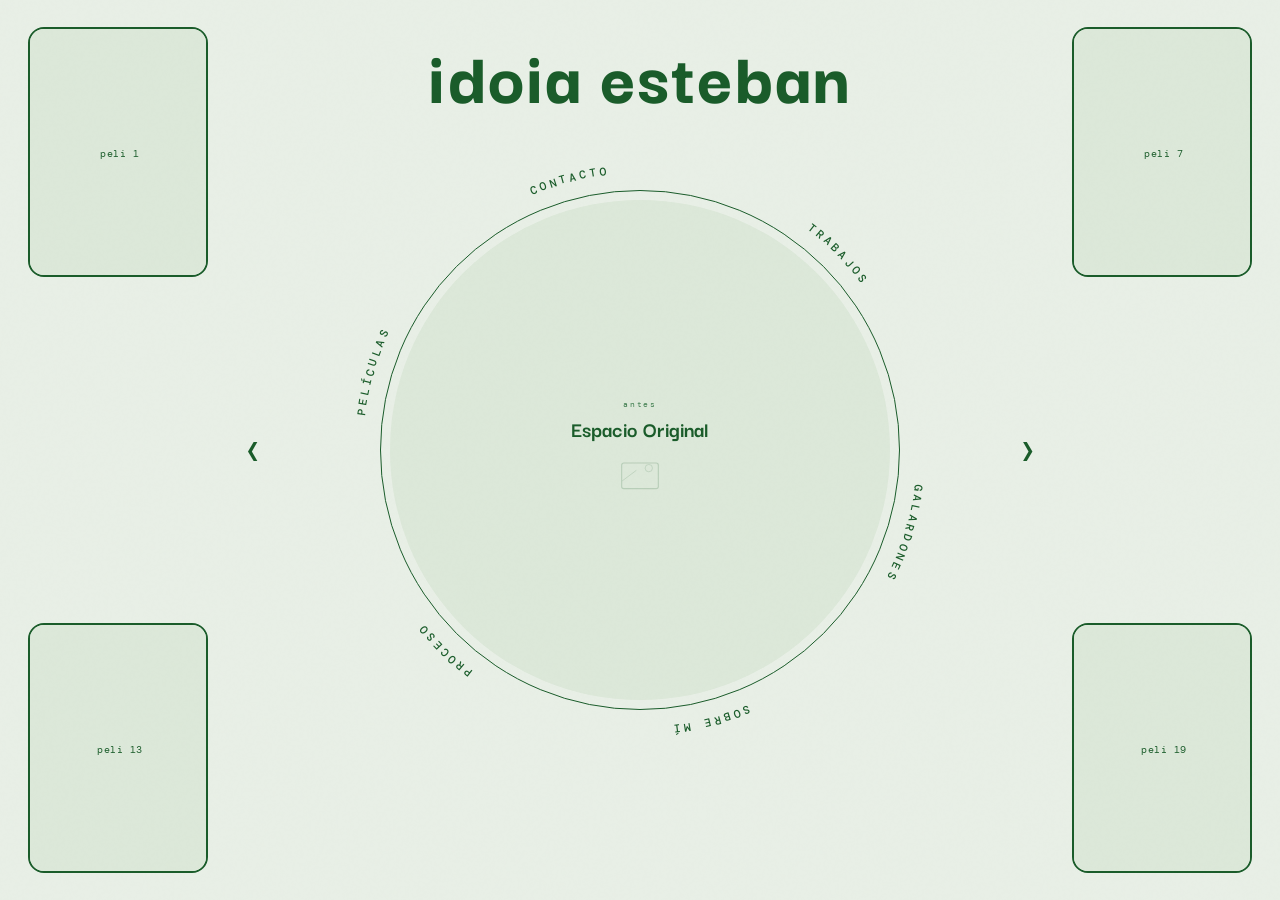
==== commit 89135ebb: "Add files via upload" ====
--- a/index.html
+++ b/index.html
@@ -108,12 +108,13 @@
         <!-- Menu items group (rotates) -->
         <g id="menuGroup">
           <!-- Items are built dynamically by main.js -->
-          <!-- Fallback static items in case JS hasn't loaded -->
-          <text><textPath href="#tp" startOffset="2%" style="font-family:'DM Mono',monospace;font-size:11px;font-weight:500;letter-spacing:3px;fill:#1a5c2a;cursor:pointer" data-menu="películas" data-idx="0">PELÍCULAS</textPath></text>
-          <text><textPath href="#tp" startOffset="20%" style="font-family:'DM Mono',monospace;font-size:11px;font-weight:500;letter-spacing:3px;fill:#1a5c2a;cursor:pointer" data-menu="contacto" data-idx="1">CONTACTO</textPath></text>
-          <text><textPath href="#tp" startOffset="38%" style="font-family:'DM Mono',monospace;font-size:11px;font-weight:500;letter-spacing:3px;fill:#1a5c2a;cursor:pointer" data-menu="trabajos" data-idx="2">TRABAJOS</textPath></text>
-          <text><textPath href="#tp" startOffset="56%" style="font-family:'DM Mono',monospace;font-size:11px;font-weight:500;letter-spacing:3px;fill:#1a5c2a;cursor:pointer" data-menu="sobre mí" data-idx="3">SOBRE MÍ</textPath></text>
-          <text><textPath href="#tp" startOffset="74%" style="font-family:'DM Mono',monospace;font-size:11px;font-weight:500;letter-spacing:3px;fill:#1a5c2a;cursor:pointer" data-menu="proceso" data-idx="4">PROCESO</textPath></text>
+          <!-- Fallback static items (6 items, ~16.6% each) -->
+          <text><textPath href="#tp" startOffset="1%" style="font-family:'DM Mono',monospace;font-size:11px;font-weight:500;letter-spacing:3px;fill:#1a5c2a;cursor:pointer">PELÍCULAS</textPath></text>
+          <text><textPath href="#tp" startOffset="17.6%" style="font-family:'DM Mono',monospace;font-size:11px;font-weight:500;letter-spacing:3px;fill:#1a5c2a;cursor:pointer">CONTACTO</textPath></text>
+          <text><textPath href="#tp" startOffset="34.3%" style="font-family:'DM Mono',monospace;font-size:11px;font-weight:500;letter-spacing:3px;fill:#1a5c2a;cursor:pointer">TRABAJOS</textPath></text>
+          <text><textPath href="#tp" startOffset="51%" style="font-family:'DM Mono',monospace;font-size:11px;font-weight:500;letter-spacing:3px;fill:#1a5c2a;cursor:pointer">GALARDONES</textPath></text>
+          <text><textPath href="#tp" startOffset="67.6%" style="font-family:'DM Mono',monospace;font-size:11px;font-weight:500;letter-spacing:3px;fill:#1a5c2a;cursor:pointer">SOBRE MÍ</textPath></text>
+          <text><textPath href="#tp" startOffset="84.3%" style="font-family:'DM Mono',monospace;font-size:11px;font-weight:500;letter-spacing:3px;fill:#1a5c2a;cursor:pointer">PROCESO</textPath></text>
         </g>
       </svg>
 
--- a/css/style.css
+++ b/css/style.css
@@ -30,8 +30,8 @@
   --radius-card: 16px;
   --border-width: 2.5px;
   --transition-smooth: 0.4s cubic-bezier(0.25, 0.46, 0.45, 0.94);
-  --poster-w: 120px;
-  --poster-h: 168px;
+  --poster-w: 180px;
+  --poster-h: 250px;
   --side-margin: 28px;
   --circle-size: min(520px, 52vw);
   --menu-gap: 48px;
@@ -162,10 +162,10 @@
 .poster-card img { width: 100%; height: 100%; object-fit: cover; position: absolute; inset: 0; }
 
 .poster-label {
-  font-family: var(--font-mono); font-size: 0.5rem;
+  font-family: var(--font-mono); font-size: 0.6rem;
   text-transform: lowercase; letter-spacing: 0.06em;
   text-align: center; color: var(--color-primary);
-  padding: 8px; line-height: 1.6;
+  padding: 16px 12px; line-height: 1.7;
   transition: color var(--transition-smooth);
 }
 
@@ -235,7 +235,7 @@
 /* === SUBMENU === */
 .submenu-container {
   position: absolute;
-  top: calc(-1 * var(--menu-gap) - 14px);
+  top: calc(-1 * var(--menu-gap) + 28px);
   left: 50%; transform: translateX(-50%);
   z-index: 50;
 }
@@ -264,7 +264,7 @@
 /* === RESPONSIVE === */
 @media (max-width: 1100px) {
   :root {
-    --poster-w: 95px; --poster-h: 135px;
+    --poster-w: 140px; --poster-h: 195px;
     --side-margin: 20px;
     --circle-size: min(440px, 50vw);
     --menu-gap: 40px;
@@ -273,7 +273,7 @@
 
 @media (max-width: 850px) {
   :root {
-    --poster-w: 78px; --poster-h: 112px;
+    --poster-w: 110px; --poster-h: 155px;
     --side-margin: 14px;
     --circle-size: min(380px, 52vw);
     --menu-gap: 34px;
@@ -287,7 +287,7 @@
 
 @media (max-width: 600px) {
   :root {
-    --poster-w: 62px; --poster-h: 90px;
+    --poster-w: 75px; --poster-h: 108px;
     --side-margin: 8px;
     --circle-size: min(300px, 62vw);
     --menu-gap: 28px;
@@ -299,12 +299,12 @@
   .nav-arrow { font-size: 1.6rem; }
   .nav-arrow-left { left: calc(var(--side-margin) + var(--poster-w) + 14px); }
   .nav-arrow-right { right: calc(var(--side-margin) + var(--poster-w) + 14px); }
-  .poster-label { font-size: 0.38rem; }
+  .poster-label { font-size: 0.42rem; padding: 10px 6px; }
 }
 
 @media (max-width: 400px) {
   :root {
-    --poster-w: 50px; --poster-h: 72px;
+    --poster-w: 58px; --poster-h: 84px;
     --circle-size: min(240px, 64vw);
     --menu-gap: 22px;
     --font-display-size: clamp(1.4rem, 9vw, 2.2rem);
@@ -312,4 +312,5 @@
   }
   .nav-arrow-left { left: calc(var(--side-margin) + var(--poster-w) + 10px); }
   .nav-arrow-right { right: calc(var(--side-margin) + var(--poster-w) + 10px); }
-}
+  .poster-label { font-size: 0.38rem; padding: 6px 4px; }
+}
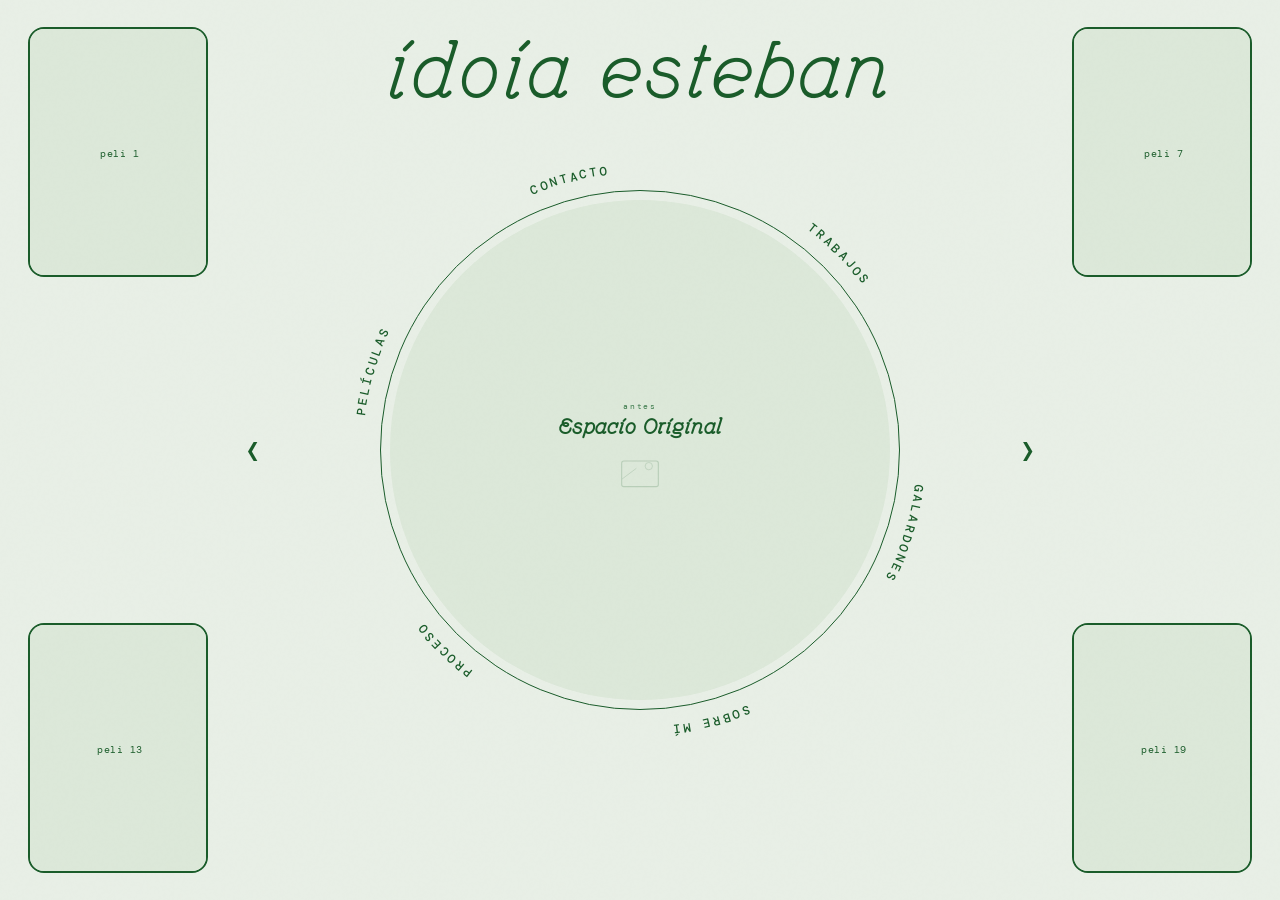
==== commit 5b3adc3c: "Update index.html" ====
--- a/index.html
+++ b/index.html
@@ -18,7 +18,7 @@
 
   <!-- Loader -->
   <div class="loader" id="loader">
-    <span class="loader-text">idoia esteban</span>
+    <span class="loader-text">Idoia Esteban</span>
   </div>
 
   <div class="page">
@@ -27,7 +27,7 @@
     <header class="header">
       <div class="header-name" id="headerName">
         <h1 class="title-main">
-          <span id="flipText" data-original="idoia esteban" data-alt="diseño de producción">idoia esteban</span>
+          <span id="flipText" data-original="idoia esteban" data-alt="diseño de producción">Idoia Esteban</span>
         </h1>
       </div>
     </header>
--- a/css/style.css
+++ b/css/style.css
@@ -2,6 +2,15 @@
    IDOIA ESTEBAN — Diseño de Producción
    style.css — Shared Stylesheet
    ============================================ */
+
+/* === CUSTOM FONT === */
+@font-face {
+  font-family: 'Feroniapi';
+  src: url('../fonts/Feroniapi-MediumItalic.otf') format('opentype');
+  font-weight: 500;
+  font-style: italic;
+  font-display: swap;
+}
 
 :root {
   /* === COLORS === */
@@ -17,13 +26,13 @@
   --color-white: #f4f1ea;
 
   /* === FONTS === */
-  --font-display: 'Darker Grotesque', sans-serif;
-  --font-display-weight: 800;
-  --font-display-size: clamp(2.8rem, 6vw, 5rem);
+  --font-display: 'Feroniapi', 'Darker Grotesque', sans-serif;
+  --font-display-weight: 500;
+  --font-display-size: clamp(3rem, 6.5vw, 5.5rem);
   --font-display-spacing: 0.02em;
   --font-body: 'DM Mono', monospace;
   --font-mono: 'DM Mono', monospace;
-  --font-menu-size: 11px;
+  --font-menu-size: 12px;
   --font-menu-spacing: 3px;
 
   /* === LAYOUT === */
@@ -72,7 +81,8 @@
 .loader.hidden { opacity: 0; visibility: hidden; pointer-events: none; }
 .loader-text {
   font-family: var(--font-display);
-  font-size: 2.5rem; font-weight: 800;
+  font-size: 2.5rem; font-weight: 500;
+  font-style: italic;
   color: var(--color-white);
   animation: pulse 1.5s ease-in-out infinite;
 }
@@ -98,6 +108,7 @@
   font-family: var(--font-display);
   font-size: var(--font-display-size);
   font-weight: var(--font-display-weight);
+  font-style: italic;
   letter-spacing: var(--font-display-spacing);
   color: var(--color-primary);
   line-height: 1;
@@ -235,7 +246,7 @@
 /* === SUBMENU === */
 .submenu-container {
   position: absolute;
-  top: calc(-1 * var(--menu-gap) + 28px);
+  top: calc(-1 * var(--menu-gap) + 54px);
   left: 50%; transform: translateX(-50%);
   z-index: 50;
 }
@@ -273,44 +284,47 @@
 
 @media (max-width: 850px) {
   :root {
-    --poster-w: 110px; --poster-h: 155px;
-    --side-margin: 14px;
-    --circle-size: min(380px, 52vw);
-    --menu-gap: 34px;
-    --font-display-size: clamp(2rem, 5.5vw, 3.5rem);
+    --poster-w: 115px; --poster-h: 160px;
+    --side-margin: 12px;
+    --circle-size: min(420px, 56vw);
+    --menu-gap: 36px;
+    --font-display-size: clamp(2.2rem, 6vw, 3.5rem);
     --font-menu-size: 10px;
     --font-menu-spacing: 2px;
   }
-  .nav-arrow-left { left: calc(var(--side-margin) + var(--poster-w) + 18px); }
-  .nav-arrow-right { right: calc(var(--side-margin) + var(--poster-w) + 18px); }
+  .nav-arrow-left { left: calc(var(--side-margin) + var(--poster-w) + 16px); }
+  .nav-arrow-right { right: calc(var(--side-margin) + var(--poster-w) + 16px); }
 }
 
 @media (max-width: 600px) {
   :root {
-    --poster-w: 75px; --poster-h: 108px;
-    --side-margin: 8px;
-    --circle-size: min(300px, 62vw);
-    --menu-gap: 28px;
-    --font-display-size: clamp(1.6rem, 8vw, 2.6rem);
-    --font-menu-size: 8px;
+    --poster-w: 90px; --poster-h: 128px;
+    --side-margin: 5px;
+    --circle-size: calc(100vw - 2 * (var(--side-margin) + var(--poster-w) + 40px));
+    --menu-gap: 32px;
+    --font-display-size: clamp(1.5rem, 7.5vw, 2.4rem);
+    --font-menu-size: 8.5px;
     --font-menu-spacing: 1.5px;
     --border-width: 2px;
   }
-  .nav-arrow { font-size: 1.6rem; }
-  .nav-arrow-left { left: calc(var(--side-margin) + var(--poster-w) + 14px); }
-  .nav-arrow-right { right: calc(var(--side-margin) + var(--poster-w) + 14px); }
-  .poster-label { font-size: 0.42rem; padding: 10px 6px; }
-}
-
-@media (max-width: 400px) {
-  :root {
-    --poster-w: 58px; --poster-h: 84px;
-    --circle-size: min(240px, 64vw);
-    --menu-gap: 22px;
-    --font-display-size: clamp(1.4rem, 9vw, 2.2rem);
-    --font-menu-size: 7px;
-  }
+  .header { white-space: nowrap; }
+  .title-main { white-space: nowrap; }
+  .nav-arrow { font-size: 1.8rem; }
   .nav-arrow-left { left: calc(var(--side-margin) + var(--poster-w) + 10px); }
   .nav-arrow-right { right: calc(var(--side-margin) + var(--poster-w) + 10px); }
-  .poster-label { font-size: 0.38rem; padding: 6px 4px; }
-}
+  .poster-label { font-size: 0.48rem; padding: 12px 8px; }
+}
+
+@media (max-width: 420px) {
+  :root {
+    --poster-w: 72px; --poster-h: 104px;
+    --side-margin: 4px;
+    --menu-gap: 26px;
+    --font-display-size: clamp(1.3rem, 8.5vw, 2rem);
+    --font-menu-size: 7.5px;
+    --font-menu-spacing: 1px;
+  }
+  .nav-arrow-left { left: calc(var(--side-margin) + var(--poster-w) + 8px); }
+  .nav-arrow-right { right: calc(var(--side-margin) + var(--poster-w) + 8px); }
+  .poster-label { font-size: 0.42rem; padding: 8px 6px; }
+}
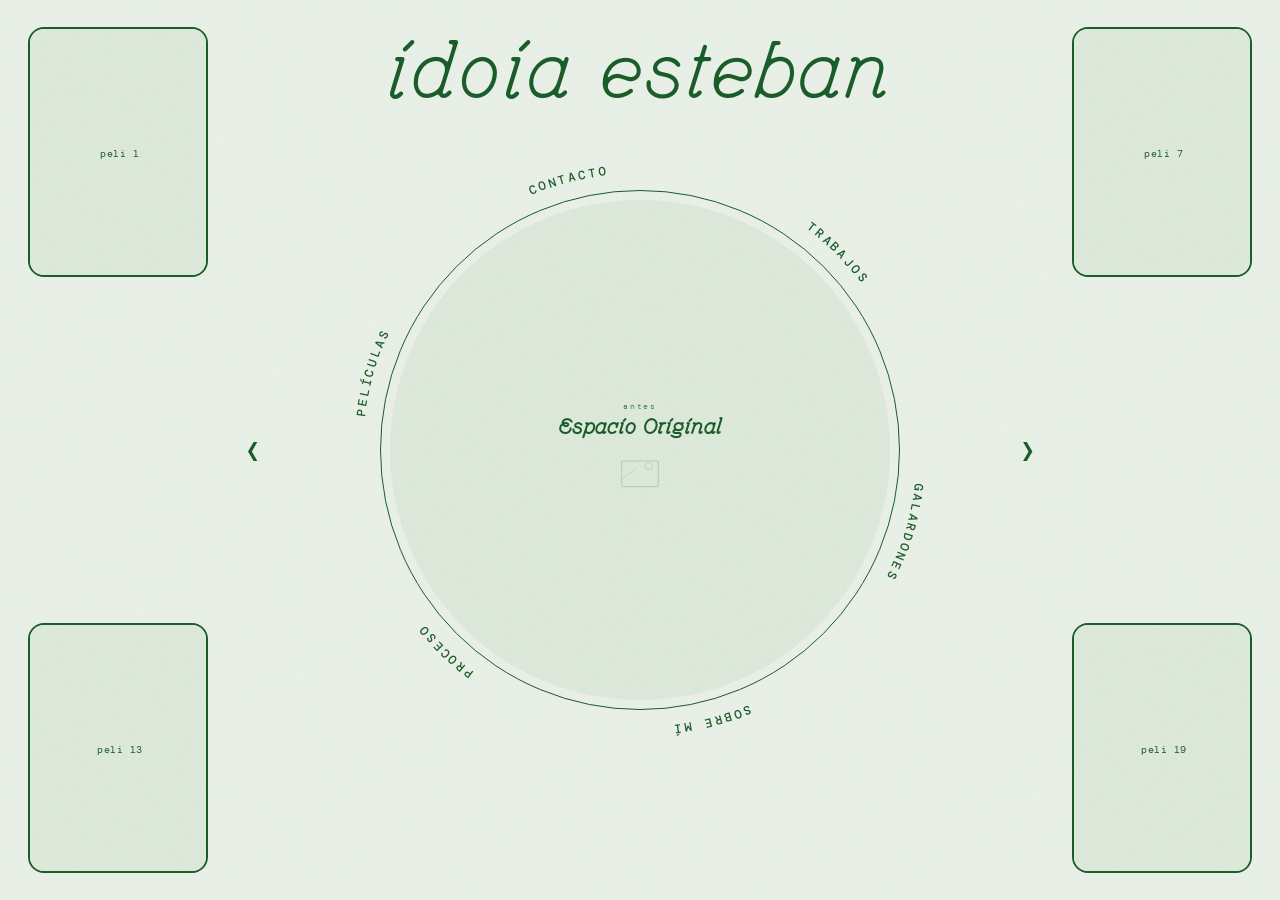
==== commit 2383ee48: "Add files via upload" ====
--- a/index.html
+++ b/index.html
@@ -18,7 +18,7 @@
 
   <!-- Loader -->
   <div class="loader" id="loader">
-    <span class="loader-text">Idoia Esteban</span>
+    <span class="loader-text">idoia esteban</span>
   </div>
 
   <div class="page">
@@ -27,7 +27,7 @@
     <header class="header">
       <div class="header-name" id="headerName">
         <h1 class="title-main">
-          <span id="flipText" data-original="idoia esteban" data-alt="diseño de producción">Idoia Esteban</span>
+          <span id="flipText" data-original="idoia esteban" data-alt="diseño de producción">idoia esteban</span>
         </h1>
       </div>
     </header>
--- a/css/style.css
+++ b/css/style.css
@@ -298,33 +298,34 @@
 
 @media (max-width: 600px) {
   :root {
-    --poster-w: 90px; --poster-h: 128px;
-    --side-margin: 5px;
-    --circle-size: calc(100vw - 2 * (var(--side-margin) + var(--poster-w) + 40px));
-    --menu-gap: 32px;
-    --font-display-size: clamp(1.5rem, 7.5vw, 2.4rem);
-    --font-menu-size: 8.5px;
+    --poster-w: 58px; --poster-h: 84px;
+    --side-margin: 4px;
+    --circle-size: 68vw;
+    --menu-gap: 28px;
+    --font-display-size: clamp(1.6rem, 8vw, 2.6rem);
+    --font-menu-size: 9.5px;
     --font-menu-spacing: 1.5px;
     --border-width: 2px;
   }
   .header { white-space: nowrap; }
   .title-main { white-space: nowrap; }
   .nav-arrow { font-size: 1.8rem; }
-  .nav-arrow-left { left: calc(var(--side-margin) + var(--poster-w) + 10px); }
-  .nav-arrow-right { right: calc(var(--side-margin) + var(--poster-w) + 10px); }
-  .poster-label { font-size: 0.48rem; padding: 12px 8px; }
+  .nav-arrow-left { left: calc(var(--side-margin) + var(--poster-w) + 8px); }
+  .nav-arrow-right { right: calc(var(--side-margin) + var(--poster-w) + 8px); }
+  .poster-label { font-size: 0.44rem; padding: 8px 5px; }
 }
 
 @media (max-width: 420px) {
   :root {
-    --poster-w: 72px; --poster-h: 104px;
-    --side-margin: 4px;
-    --menu-gap: 26px;
-    --font-display-size: clamp(1.3rem, 8.5vw, 2rem);
-    --font-menu-size: 7.5px;
+    --poster-w: 48px; --poster-h: 70px;
+    --side-margin: 3px;
+    --circle-size: 72vw;
+    --menu-gap: 24px;
+    --font-display-size: clamp(1.4rem, 9vw, 2.2rem);
+    --font-menu-size: 8.5px;
     --font-menu-spacing: 1px;
   }
-  .nav-arrow-left { left: calc(var(--side-margin) + var(--poster-w) + 8px); }
-  .nav-arrow-right { right: calc(var(--side-margin) + var(--poster-w) + 8px); }
-  .poster-label { font-size: 0.42rem; padding: 8px 6px; }
-}
+  .nav-arrow-left { left: calc(var(--side-margin) + var(--poster-w) + 6px); }
+  .nav-arrow-right { right: calc(var(--side-margin) + var(--poster-w) + 6px); }
+  .poster-label { font-size: 0.38rem; padding: 6px 4px; }
+}
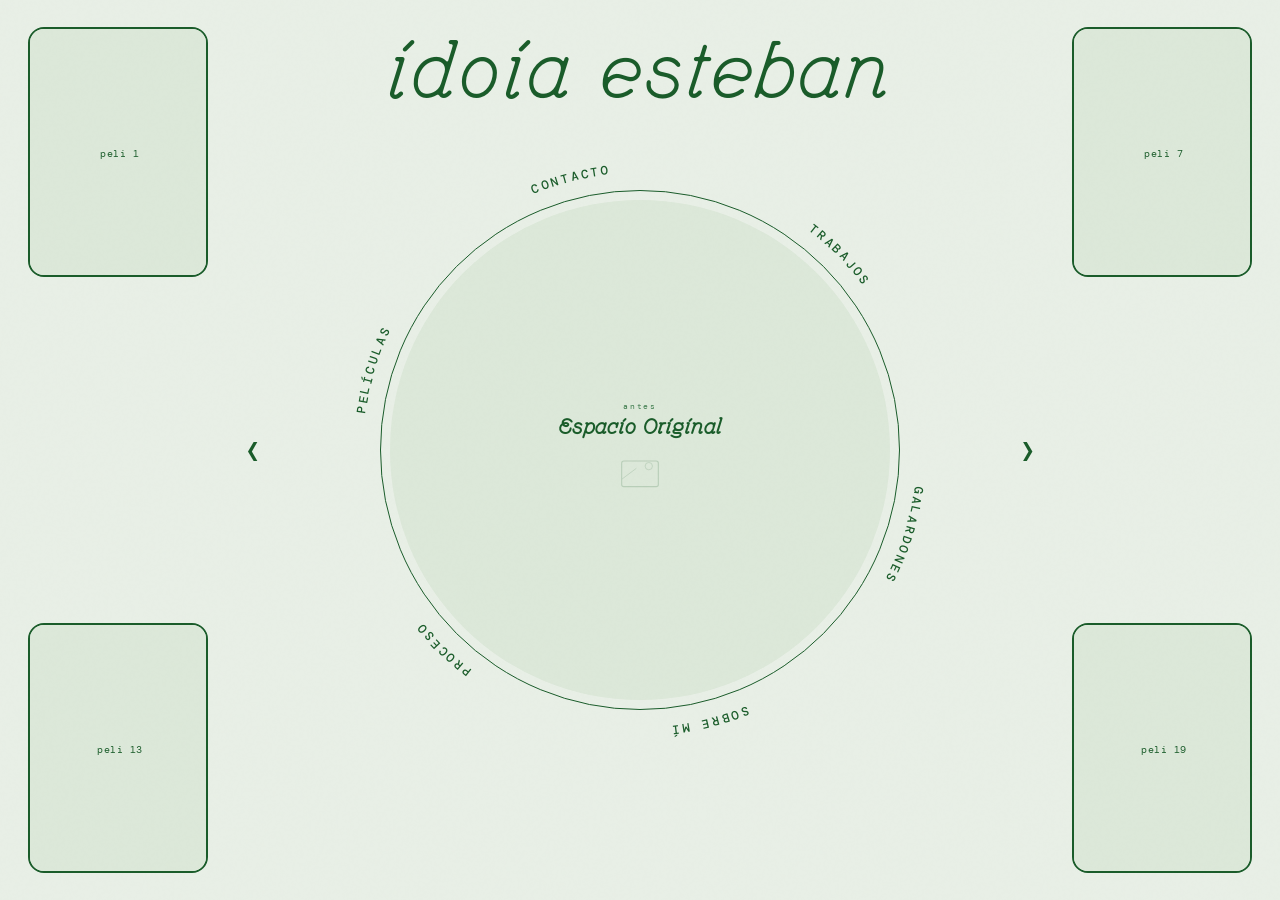
==== commit 8c98e05e: "Update index.html" ====
--- a/index.html
+++ b/index.html
@@ -18,7 +18,7 @@
 
   <!-- Loader -->
   <div class="loader" id="loader">
-    <span class="loader-text">idoia esteban</span>
+    <span class="loader-text">Idoia Esteban</span>
   </div>
 
   <div class="page">
@@ -27,7 +27,7 @@
     <header class="header">
       <div class="header-name" id="headerName">
         <h1 class="title-main">
-          <span id="flipText" data-original="idoia esteban" data-alt="diseño de producción">idoia esteban</span>
+          <span id="flipText" data-original="Idoia Esteban" data-alt="diseño de producción">Idoia Esteban</span>
         </h1>
       </div>
     </header>
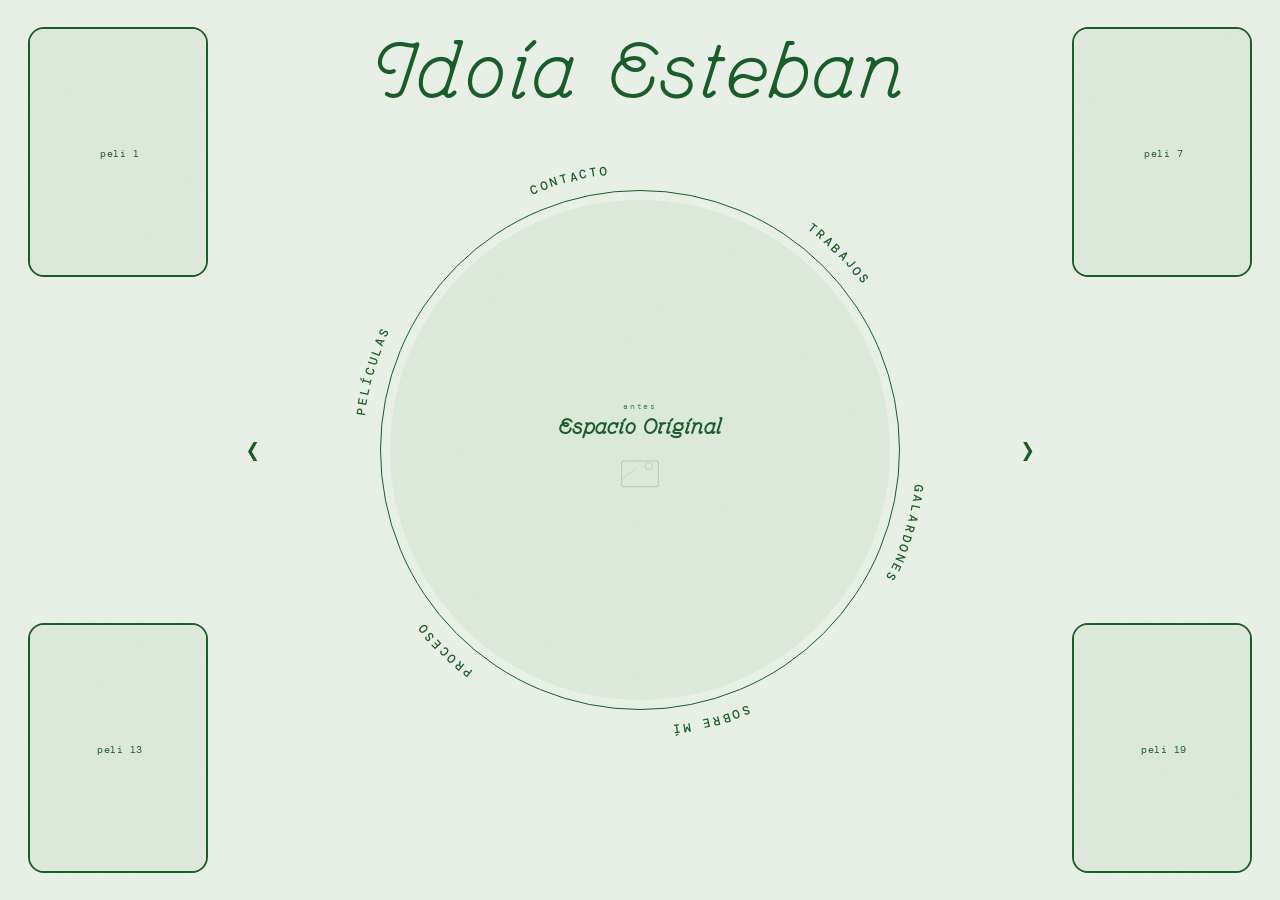
==== commit ccfa53c7: "Add files via upload" ====
--- a/index.html
+++ b/index.html
@@ -27,7 +27,7 @@
     <header class="header">
       <div class="header-name" id="headerName">
         <h1 class="title-main">
-          <span id="flipText" data-original="Idoia Esteban" data-alt="diseño de producción">Idoia Esteban</span>
+          <span id="flipText" data-original="Idoia Esteban" data-alt="Diseño de Producción">Idoia Esteban</span>
         </h1>
       </div>
     </header>
--- a/css/style.css
+++ b/css/style.css
@@ -112,7 +112,6 @@
   letter-spacing: var(--font-display-spacing);
   color: var(--color-primary);
   line-height: 1;
-  text-transform: lowercase;
 }
 
 /* Flip chars */
@@ -298,34 +297,34 @@
 
 @media (max-width: 600px) {
   :root {
-    --poster-w: 58px; --poster-h: 84px;
+    --poster-w: 100px; --poster-h: 144px;
     --side-margin: 4px;
-    --circle-size: 68vw;
-    --menu-gap: 28px;
-    --font-display-size: clamp(1.6rem, 8vw, 2.6rem);
-    --font-menu-size: 9.5px;
-    --font-menu-spacing: 1.5px;
+    --circle-size: 62vw;
+    --menu-gap: 38px;
+    --font-display-size: clamp(1.8rem, 9vw, 2.8rem);
+    --font-menu-size: 14px;
+    --font-menu-spacing: 2px;
     --border-width: 2px;
   }
   .header { white-space: nowrap; }
   .title-main { white-space: nowrap; }
-  .nav-arrow { font-size: 1.8rem; }
-  .nav-arrow-left { left: calc(var(--side-margin) + var(--poster-w) + 8px); }
-  .nav-arrow-right { right: calc(var(--side-margin) + var(--poster-w) + 8px); }
-  .poster-label { font-size: 0.44rem; padding: 8px 5px; }
+  .nav-arrow { font-size: 2rem; }
+  .nav-arrow-left { left: calc(var(--side-margin) + var(--poster-w) + 6px); }
+  .nav-arrow-right { right: calc(var(--side-margin) + var(--poster-w) + 6px); }
+  .poster-label { font-size: 0.52rem; padding: 10px 6px; }
 }
 
 @media (max-width: 420px) {
   :root {
-    --poster-w: 48px; --poster-h: 70px;
+    --poster-w: 82px; --poster-h: 118px;
     --side-margin: 3px;
-    --circle-size: 72vw;
-    --menu-gap: 24px;
-    --font-display-size: clamp(1.4rem, 9vw, 2.2rem);
-    --font-menu-size: 8.5px;
-    --font-menu-spacing: 1px;
+    --circle-size: 58vw;
+    --menu-gap: 34px;
+    --font-display-size: clamp(1.5rem, 10vw, 2.4rem);
+    --font-menu-size: 12px;
+    --font-menu-spacing: 1.5px;
   }
-  .nav-arrow-left { left: calc(var(--side-margin) + var(--poster-w) + 6px); }
-  .nav-arrow-right { right: calc(var(--side-margin) + var(--poster-w) + 6px); }
-  .poster-label { font-size: 0.38rem; padding: 6px 4px; }
-}
+  .nav-arrow-left { left: calc(var(--side-margin) + var(--poster-w) + 4px); }
+  .nav-arrow-right { right: calc(var(--side-margin) + var(--poster-w) + 4px); }
+  .poster-label { font-size: 0.46rem; padding: 8px 5px; }
+}
